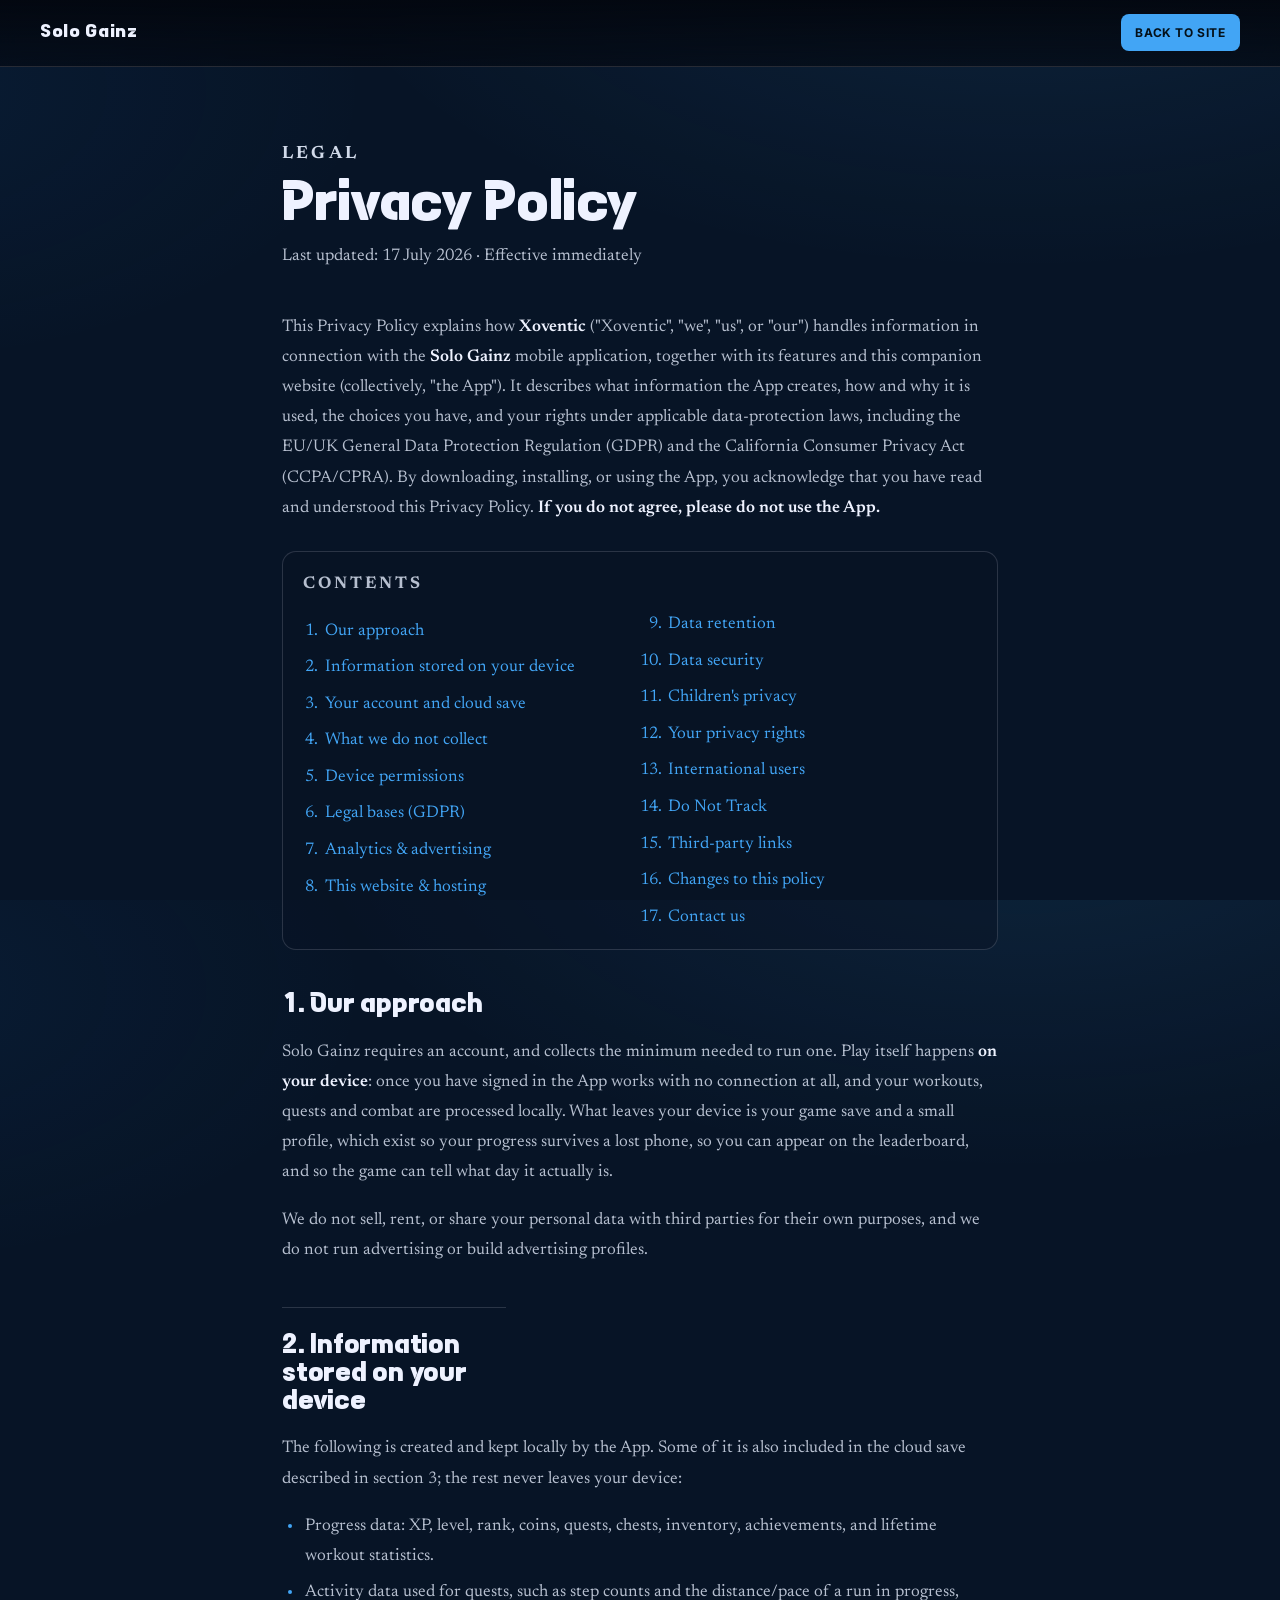
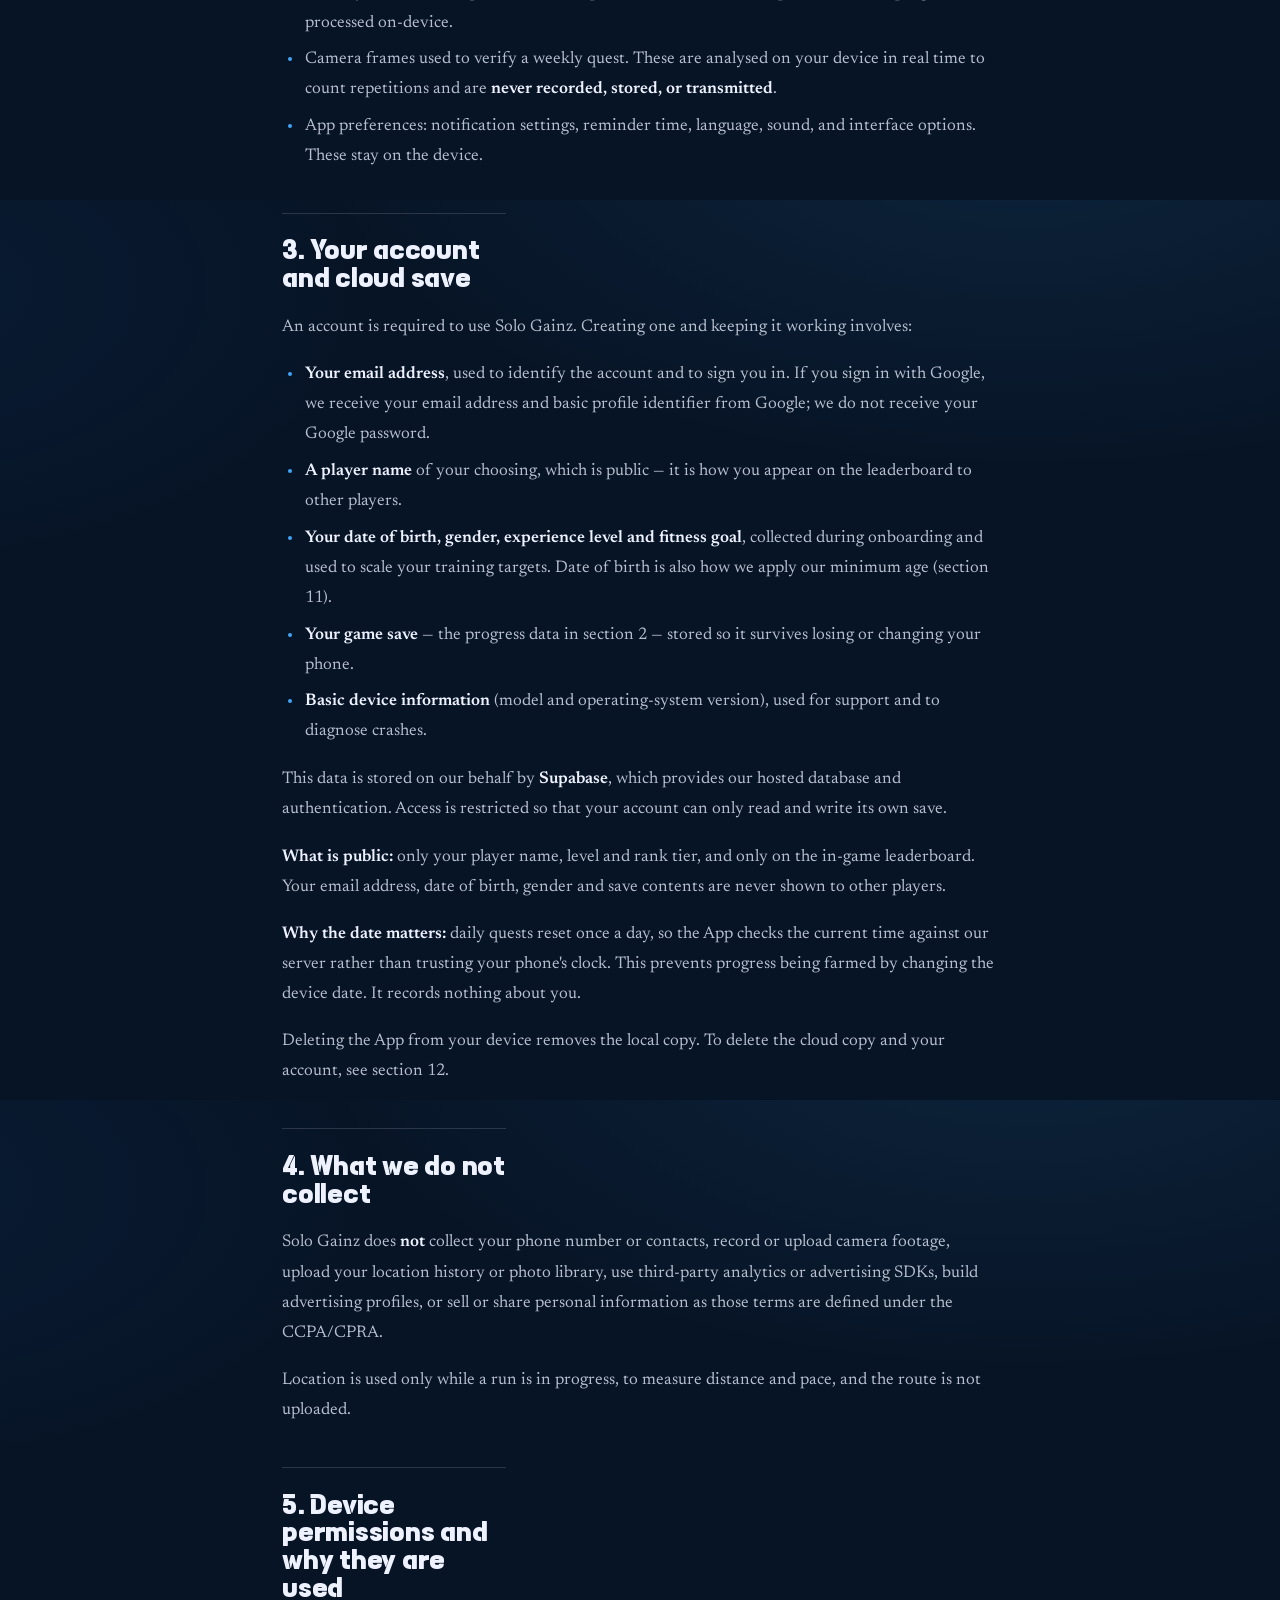
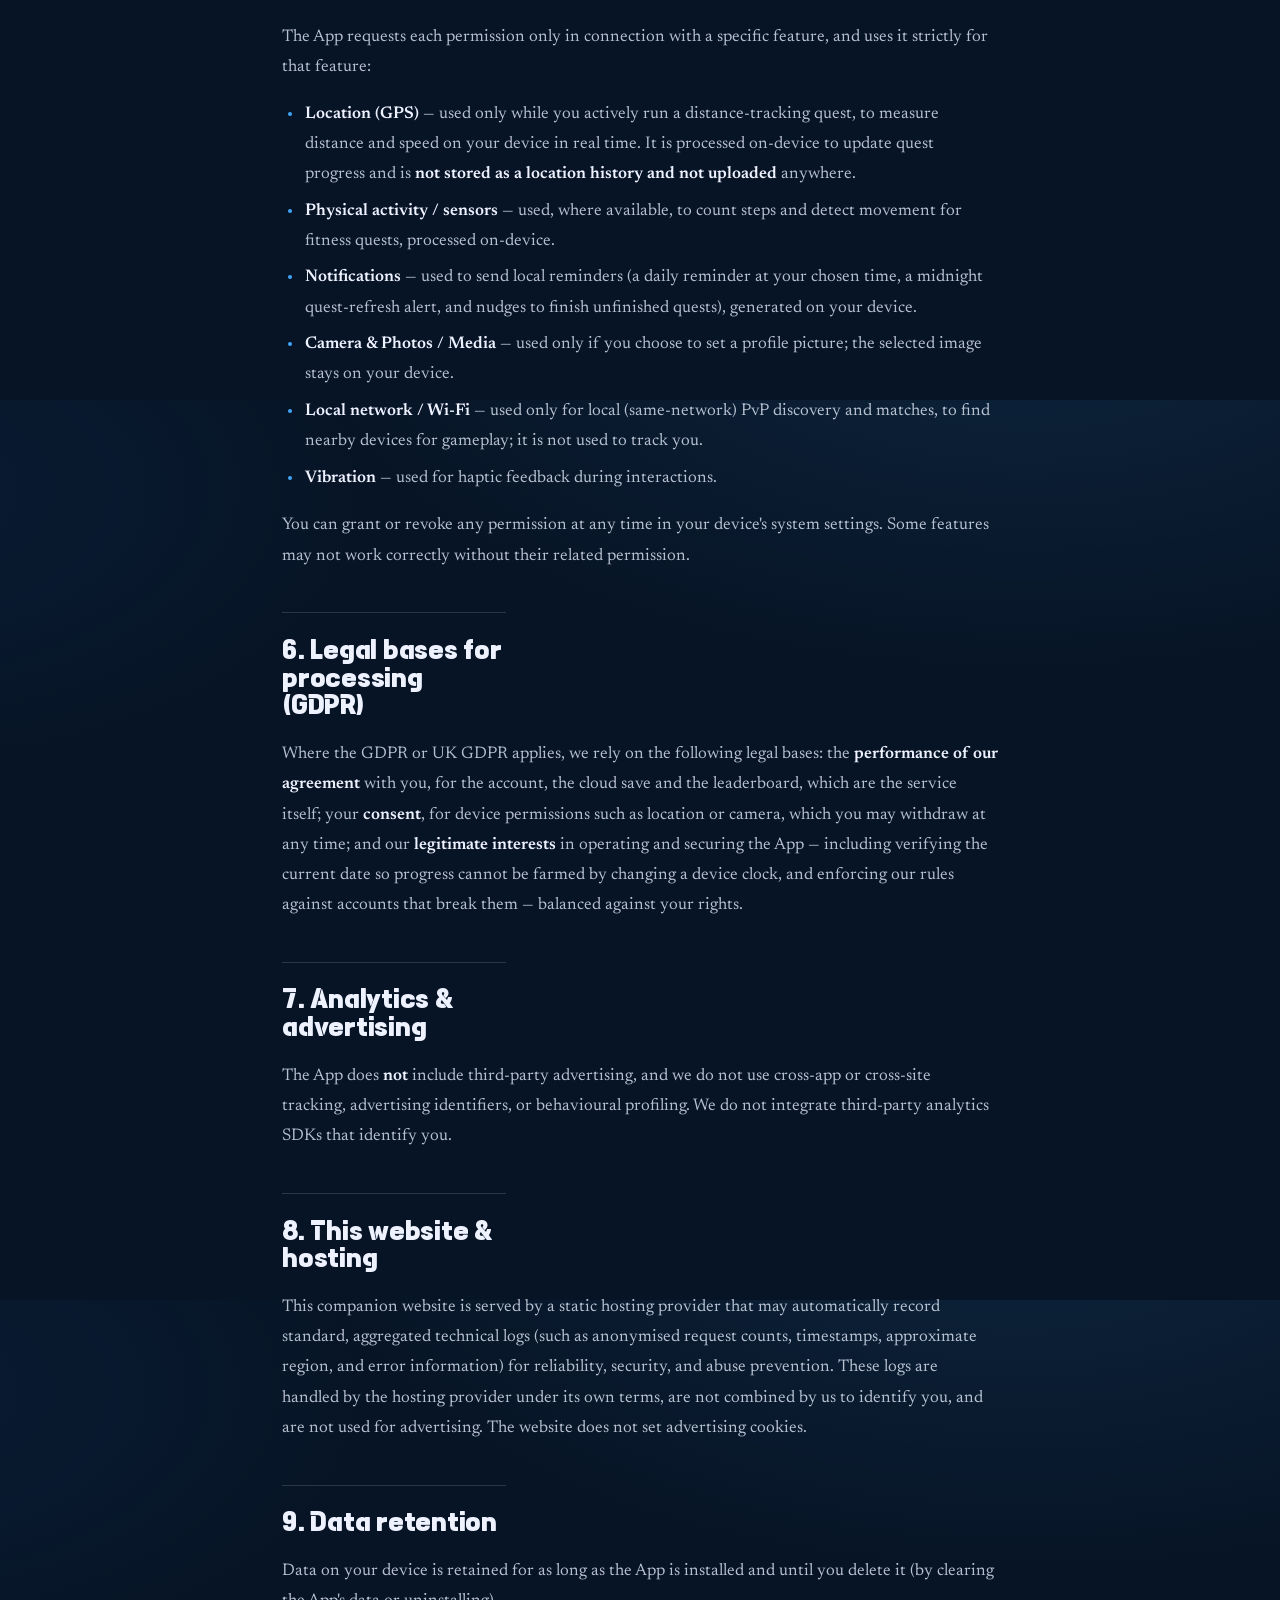
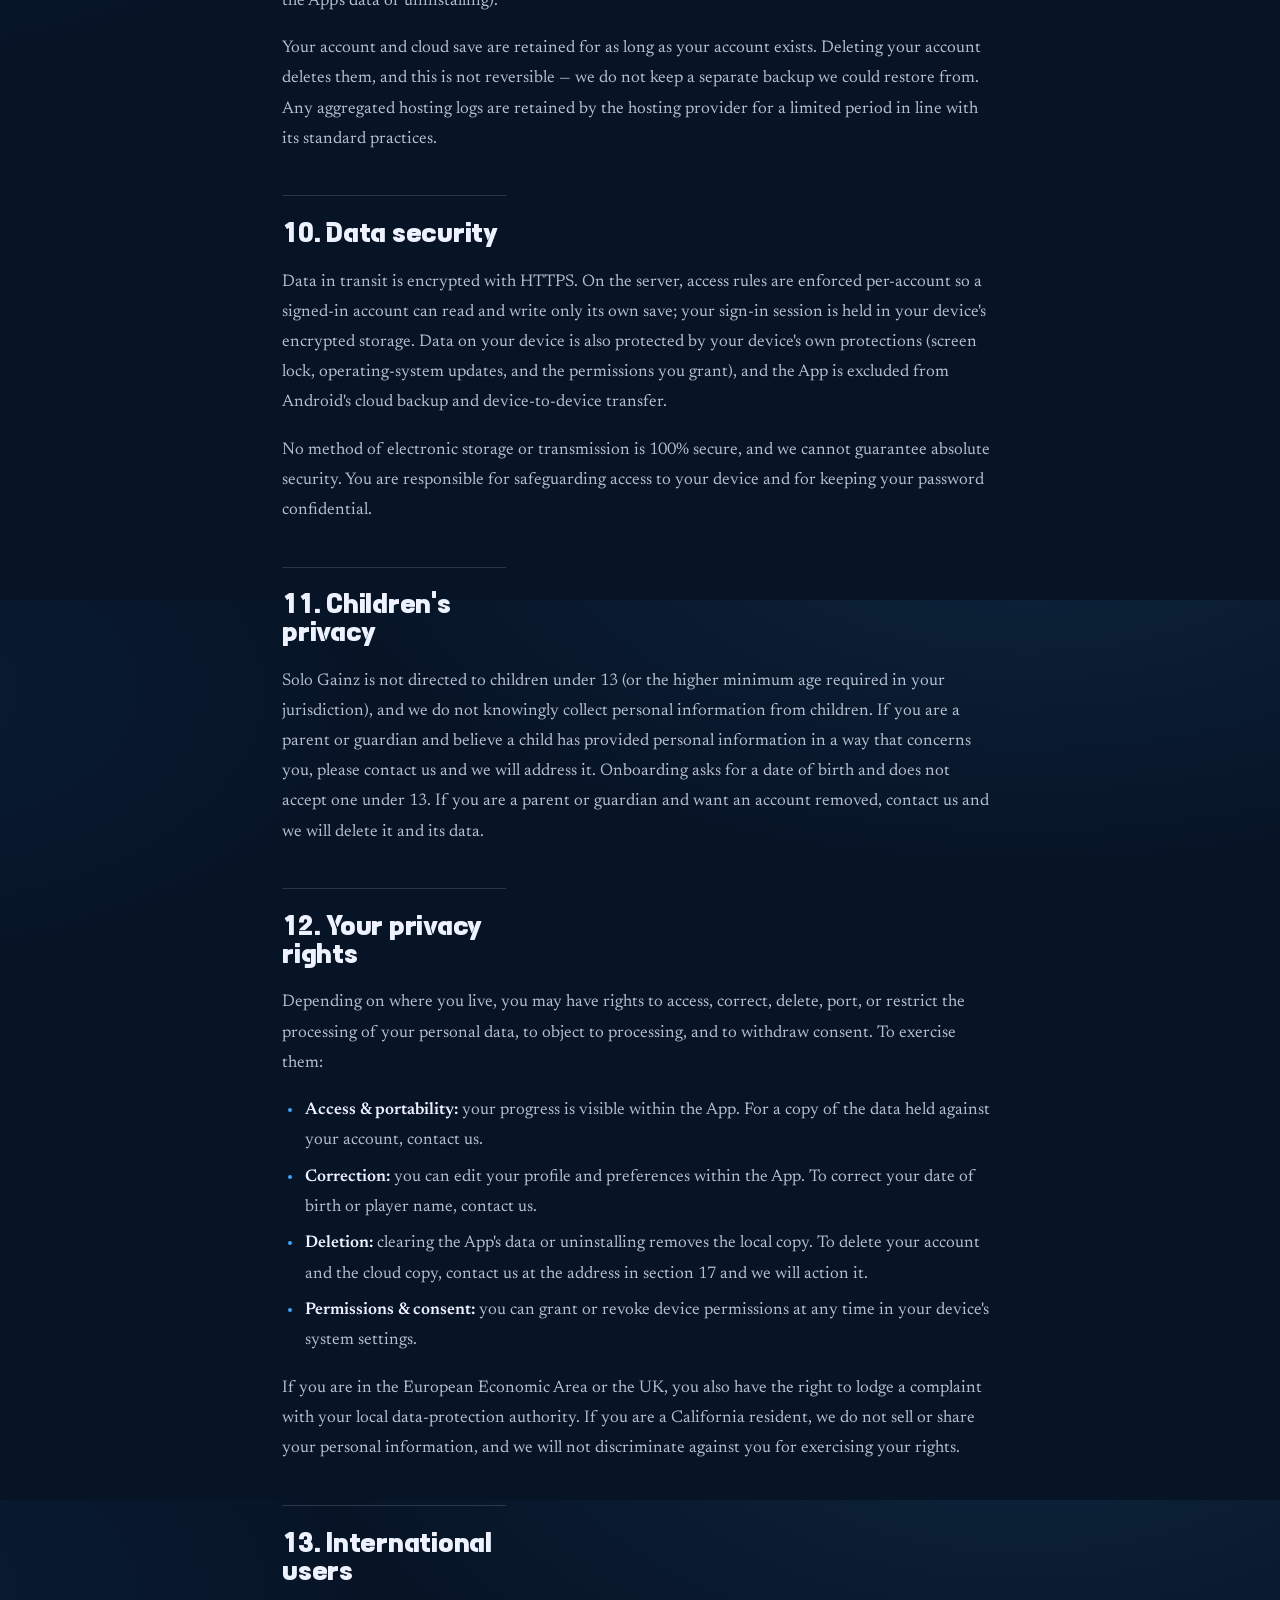
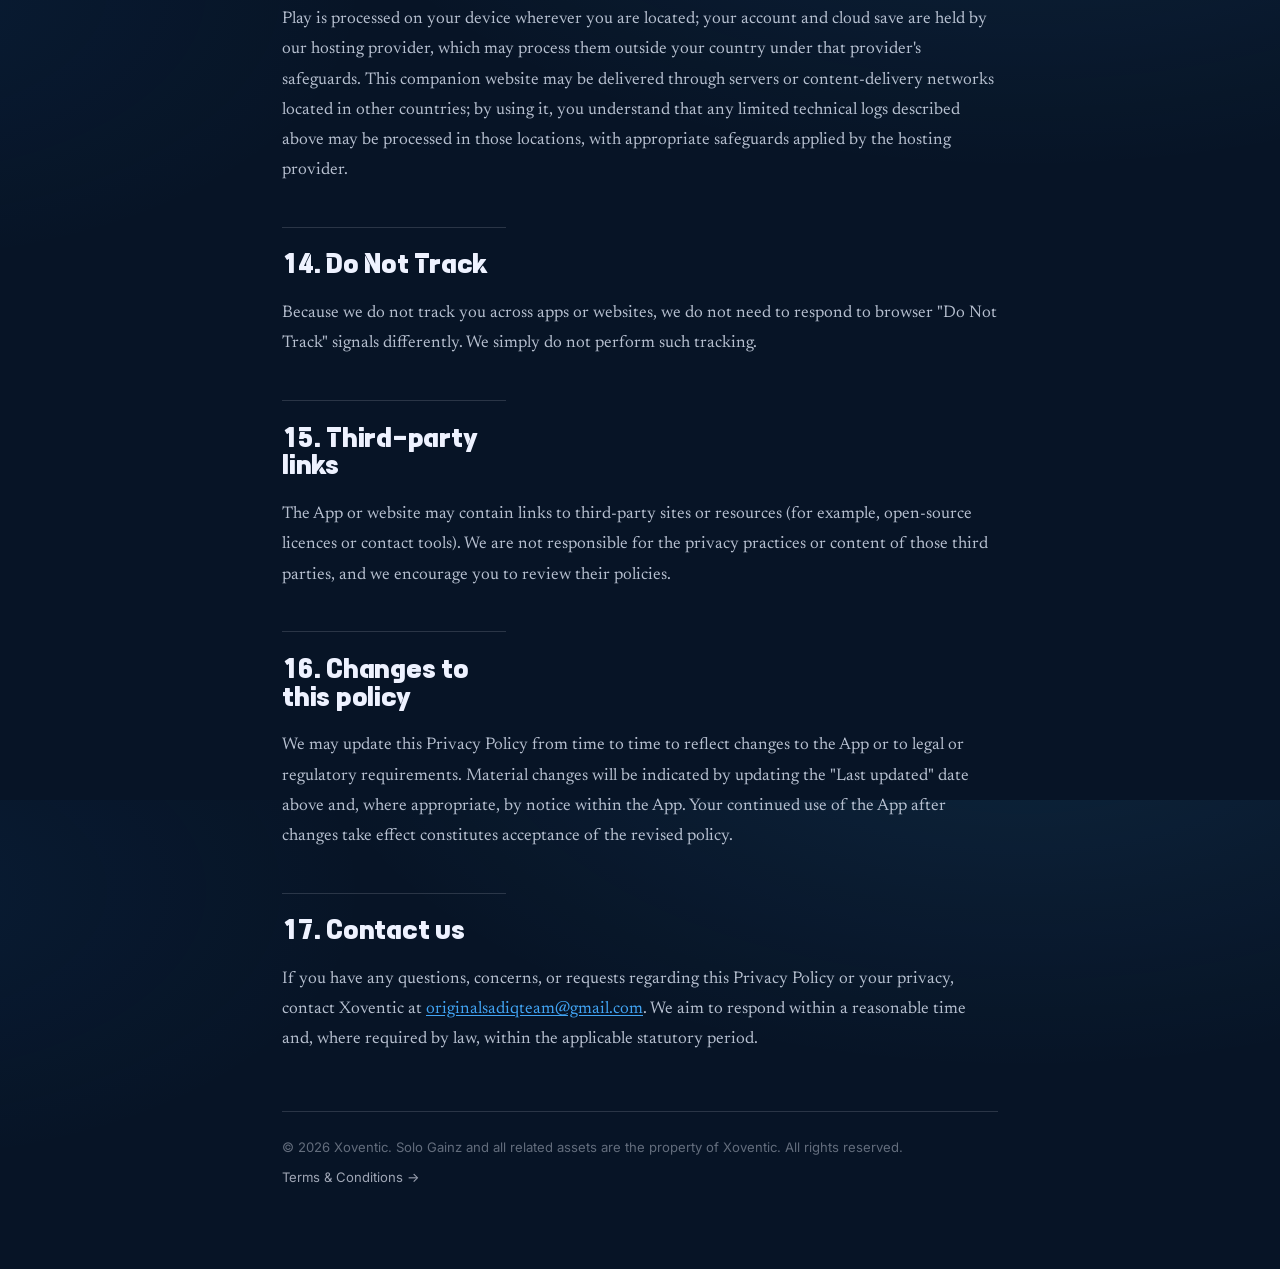
==== privacy.html @ 9cb80be1 "Publish Solo Gainz site" ====
<!DOCTYPE html>
<html lang="en">
<head>
  <meta charset="UTF-8" />
  <meta name="viewport" content="width=device-width, initial-scale=1.0, viewport-fit=cover" />
  <meta name="description" content="Privacy Policy for the Solo Gainz Android app by Xoventic." />
  <meta name="theme-color" content="#071426" />
  <meta name="robots" content="index, follow" />
  <title>Privacy Policy — Solo Gainz</title>
  <link rel="icon" href="app_icon.png" />
  <link rel="preconnect" href="https://fonts.googleapis.com" />
  <link rel="preconnect" href="https://fonts.gstatic.com" crossorigin />
  <link href="https://fonts.googleapis.com/css2?family=Inter:wght@400;500;600;700;800&family=Newsreader:opsz,wght@6..72,400;6..72,500;6..72,600&display=swap" rel="stylesheet" />
  <link rel="stylesheet" href="site.css" />
</head>
<body class="legal">
  <header class="legal-chrome">
    <a class="legal-chrome__brand" href="index.html">
      <span>Solo Gainz</span>
    </a>
    <a class="legal-chrome__back" href="index.html">Back to site</a>
  </header>

  <main class="legal-wrap">
    <p class="legal-kicker">Legal</p>
    <h1 class="legal-title">Privacy Policy</h1>
    <p class="legal-meta">Last updated: 17 July 2026 · Effective immediately</p>

    <p>This Privacy Policy explains how <strong>Xoventic</strong> ("Xoventic", "we", "us", or "our") handles information in connection with the <strong>Solo Gainz</strong> mobile application, together with its features and this companion website (collectively, "the App"). It describes what information the App creates, how and why it is used, the choices you have, and your rights under applicable data-protection laws, including the EU/UK General Data Protection Regulation (GDPR) and the California Consumer Privacy Act (CCPA/CPRA). By downloading, installing, or using the App, you acknowledge that you have read and understood this Privacy Policy. <strong>If you do not agree, please do not use the App.</strong></p>

    <nav class="legal-toc" aria-label="Contents">
      <p class="legal-toc__title">Contents</p>
      <ol>
        <li><a href="#p-approach">Our approach</a></li>
        <li><a href="#p-ondevice">Information stored on your device</a></li>
        <li><a href="#p-account">Your account and cloud save</a></li>
        <li><a href="#p-notcollect">What we do not collect</a></li>
        <li><a href="#p-permissions">Device permissions</a></li>
        <li><a href="#p-bases">Legal bases (GDPR)</a></li>
        <li><a href="#p-analytics">Analytics &amp; advertising</a></li>
        <li><a href="#p-website">This website &amp; hosting</a></li>
        <li><a href="#p-retention">Data retention</a></li>
        <li><a href="#p-security">Data security</a></li>
        <li><a href="#p-children">Children's privacy</a></li>
        <li><a href="#p-rights">Your privacy rights</a></li>
        <li><a href="#p-intl">International users</a></li>
        <li><a href="#p-dnt">Do Not Track</a></li>
        <li><a href="#p-links">Third-party links</a></li>
        <li><a href="#p-changes">Changes to this policy</a></li>
        <li><a href="#p-contact">Contact us</a></li>
      </ol>
    </nav>

    <h2 id="p-approach">1. Our approach</h2>
    <p>Solo Gainz requires an account, and collects the minimum needed to run one. Play itself happens <strong>on your device</strong>: once you have signed in the App works with no connection at all, and your workouts, quests and combat are processed locally. What leaves your device is your game save and a small profile, which exist so your progress survives a lost phone, so you can appear on the leaderboard, and so the game can tell what day it actually is.</p>
    <p>We do not sell, rent, or share your personal data with third parties for their own purposes, and we do not run advertising or build advertising profiles.</p>

    <h2 id="p-ondevice">2. Information stored on your device</h2>
    <p>The following is created and kept locally by the App. Some of it is also included in the cloud save described in section 3; the rest never leaves your device:</p>
    <ul>
      <li>Progress data: XP, level, rank, coins, quests, chests, inventory, achievements, and lifetime workout statistics.</li>
      <li>Activity data used for quests, such as step counts and the distance/pace of a run in progress, processed on-device.</li>
      <li>Camera frames used to verify a weekly quest. These are analysed on your device in real time to count repetitions and are <strong>never recorded, stored, or transmitted</strong>.</li>
      <li>App preferences: notification settings, reminder time, language, sound, and interface options. These stay on the device.</li>
    </ul>

    <h2 id="p-account">3. Your account and cloud save</h2>
    <p>An account is required to use Solo Gainz. Creating one and keeping it working involves:</p>
    <ul>
      <li><strong>Your email address</strong>, used to identify the account and to sign you in. If you sign in with Google, we receive your email address and basic profile identifier from Google; we do not receive your Google password.</li>
      <li><strong>A player name</strong> of your choosing, which is public — it is how you appear on the leaderboard to other players.</li>
      <li><strong>Your date of birth, gender, experience level and fitness goal</strong>, collected during onboarding and used to scale your training targets. Date of birth is also how we apply our minimum age (section 11).</li>
      <li><strong>Your game save</strong> — the progress data in section 2 — stored so it survives losing or changing your phone.</li>
      <li><strong>Basic device information</strong> (model and operating-system version), used for support and to diagnose crashes.</li>
    </ul>
    <p>This data is stored on our behalf by <strong>Supabase</strong>, which provides our hosted database and authentication. Access is restricted so that your account can only read and write its own save.</p>
    <p><strong>What is public:</strong> only your player name, level and rank tier, and only on the in-game leaderboard. Your email address, date of birth, gender and save contents are never shown to other players.</p>
    <p><strong>Why the date matters:</strong> daily quests reset once a day, so the App checks the current time against our server rather than trusting your phone's clock. This prevents progress being farmed by changing the device date. It records nothing about you.</p>
    <p>Deleting the App from your device removes the local copy. To delete the cloud copy and your account, see section 12.</p>

    <h2 id="p-notcollect">4. What we do not collect</h2>
    <p>Solo Gainz does <strong>not</strong> collect your phone number or contacts, record or upload camera footage, upload your location history or photo library, use third-party analytics or advertising SDKs, build advertising profiles, or sell or share personal information as those terms are defined under the CCPA/CPRA.</p>
    <p>Location is used only while a run is in progress, to measure distance and pace, and the route is not uploaded.</p>

    <h2 id="p-permissions">5. Device permissions and why they are used</h2>
    <p>The App requests each permission only in connection with a specific feature, and uses it strictly for that feature:</p>
    <ul>
      <li><strong>Location (GPS)</strong> — used only while you actively run a distance-tracking quest, to measure distance and speed on your device in real time. It is processed on-device to update quest progress and is <strong>not stored as a location history and not uploaded</strong> anywhere.</li>
      <li><strong>Physical activity / sensors</strong> — used, where available, to count steps and detect movement for fitness quests, processed on-device.</li>
      <li><strong>Notifications</strong> — used to send local reminders (a daily reminder at your chosen time, a midnight quest-refresh alert, and nudges to finish unfinished quests), generated on your device.</li>
      <li><strong>Camera &amp; Photos / Media</strong> — used only if you choose to set a profile picture; the selected image stays on your device.</li>
      <li><strong>Local network / Wi‑Fi</strong> — used only for local (same-network) PvP discovery and matches, to find nearby devices for gameplay; it is not used to track you.</li>
      <li><strong>Vibration</strong> — used for haptic feedback during interactions.</li>
    </ul>
    <p>You can grant or revoke any permission at any time in your device's system settings. Some features may not work correctly without their related permission.</p>

    <h2 id="p-bases">6. Legal bases for processing (GDPR)</h2>
    <p>Where the GDPR or UK GDPR applies, we rely on the following legal bases: the <strong>performance of our agreement</strong> with you, for the account, the cloud save and the leaderboard, which are the service itself; your <strong>consent</strong>, for device permissions such as location or camera, which you may withdraw at any time; and our <strong>legitimate interests</strong> in operating and securing the App — including verifying the current date so progress cannot be farmed by changing a device clock, and enforcing our rules against accounts that break them — balanced against your rights.</p>

    <h2 id="p-analytics">7. Analytics &amp; advertising</h2>
    <p>The App does <strong>not</strong> include third-party advertising, and we do not use cross-app or cross-site tracking, advertising identifiers, or behavioural profiling. We do not integrate third-party analytics SDKs that identify you.</p>

    <h2 id="p-website">8. This website &amp; hosting</h2>
    <p>This companion website is served by a static hosting provider that may automatically record standard, aggregated technical logs (such as anonymised request counts, timestamps, approximate region, and error information) for reliability, security, and abuse prevention. These logs are handled by the hosting provider under its own terms, are not combined by us to identify you, and are not used for advertising. The website does not set advertising cookies.</p>

    <h2 id="p-retention">9. Data retention</h2>
    <p>Data on your device is retained for as long as the App is installed and until you delete it (by clearing the App's data or uninstalling).</p>
    <p>Your account and cloud save are retained for as long as your account exists. Deleting your account deletes them, and this is not reversible — we do not keep a separate backup we could restore from. Any aggregated hosting logs are retained by the hosting provider for a limited period in line with its standard practices.</p>

    <h2 id="p-security">10. Data security</h2>
    <p>Data in transit is encrypted with HTTPS. On the server, access rules are enforced per-account so a signed-in account can read and write only its own save; your sign-in session is held in your device's encrypted storage. Data on your device is also protected by your device's own protections (screen lock, operating-system updates, and the permissions you grant), and the App is excluded from Android's cloud backup and device-to-device transfer.</p>
    <p>No method of electronic storage or transmission is 100% secure, and we cannot guarantee absolute security. You are responsible for safeguarding access to your device and for keeping your password confidential.</p>

    <h2 id="p-children">11. Children's privacy</h2>
    <p>Solo Gainz is not directed to children under 13 (or the higher minimum age required in your jurisdiction), and we do not knowingly collect personal information from children. If you are a parent or guardian and believe a child has provided personal information in a way that concerns you, please contact us and we will address it. Onboarding asks for a date of birth and does not accept one under 13. If you are a parent or guardian and want an account removed, contact us and we will delete it and its data.</p>

    <h2 id="p-rights">12. Your privacy rights</h2>
    <p>Depending on where you live, you may have rights to access, correct, delete, port, or restrict the processing of your personal data, to object to processing, and to withdraw consent. To exercise them:</p>
    <ul>
      <li><strong>Access &amp; portability:</strong> your progress is visible within the App. For a copy of the data held against your account, contact us.</li>
      <li><strong>Correction:</strong> you can edit your profile and preferences within the App. To correct your date of birth or player name, contact us.</li>
      <li><strong>Deletion:</strong> clearing the App's data or uninstalling removes the local copy. To delete your account and the cloud copy, contact us at the address in section 17 and we will action it.</li>
      <li><strong>Permissions &amp; consent:</strong> you can grant or revoke device permissions at any time in your device's system settings.</li>
    </ul>
    <p>If you are in the European Economic Area or the UK, you also have the right to lodge a complaint with your local data-protection authority. If you are a California resident, we do not sell or share your personal information, and we will not discriminate against you for exercising your rights.</p>

    <h2 id="p-intl">13. International users</h2>
    <p>Play is processed on your device wherever you are located; your account and cloud save are held by our hosting provider, which may process them outside your country under that provider's safeguards. This companion website may be delivered through servers or content-delivery networks located in other countries; by using it, you understand that any limited technical logs described above may be processed in those locations, with appropriate safeguards applied by the hosting provider.</p>

    <h2 id="p-dnt">14. Do Not Track</h2>
    <p>Because we do not track you across apps or websites, we do not need to respond to browser "Do Not Track" signals differently. We simply do not perform such tracking.</p>

    <h2 id="p-links">15. Third-party links</h2>
    <p>The App or website may contain links to third-party sites or resources (for example, open-source licences or contact tools). We are not responsible for the privacy practices or content of those third parties, and we encourage you to review their policies.</p>

    <h2 id="p-changes">16. Changes to this policy</h2>
    <p>We may update this Privacy Policy from time to time to reflect changes to the App or to legal or regulatory requirements. Material changes will be indicated by updating the "Last updated" date above and, where appropriate, by notice within the App. Your continued use of the App after changes take effect constitutes acceptance of the revised policy.</p>

    <h2 id="p-contact">17. Contact us</h2>
    <p>If you have any questions, concerns, or requests regarding this Privacy Policy or your privacy, contact Xoventic at <a href="mailto:originalsadiqteam@gmail.com">originalsadiqteam@gmail.com</a>. We aim to respond within a reasonable time and, where required by law, within the applicable statutory period.</p>

    <div class="legal-foot">
      <span>© 2026 Xoventic. Solo Gainz and all related assets are the property of Xoventic. All rights reserved.</span>
      <a href="terms.html">Terms &amp; Conditions →</a>
    </div>
  </main>
</body>
</html>
---- site.css ----
/* Tenada ships as a Latin-only WOFF2 subset.
 The original is a Korean display face: 12,264 glyphs, 996 KB of raw TTF,
 downloaded in full on every visit to render English headings. Subset to
 Latin - the site is English only - and compressed, the same type costs
 9.6 KB. */
@font-face {
  font-family: "Tenada";
  src: url("fonts/Tenada.woff2") format("woff2");
  font-weight: 100 900;
  font-display: swap;
}

:root {
  /* Shared with the app and the control board: one blue, one ground, so the
   three faces of Solo Gainz do not each invent their own. */
  --void: #071426;
  --ink: #0c2038;
  --steel: #122c4a;
  --line: rgba(238, 242, 255, 0.15);
  --text: #eef2ff;
  --mute: rgba(238, 242, 255, 0.66);
  --faint: rgba(238, 242, 255, 0.4);
  --signal: #42a5f5;
  --signal-deep: #2196f3;
  --heat: #ffb03a;
  --brick: #4a1f1f;
  --font-mega: "Tenada", system-ui, sans-serif;
  --font-display: "Tenada", system-ui, sans-serif;
  --font-body: "Inter", system-ui, -apple-system, sans-serif;
  /* Dedicated, highly legible reading face for the legal documents. */
  --font-legal: "Newsreader", Georgia, "Times New Roman", serif;
  --font-legal-ui: "Inter", system-ui, sans-serif;
  --chrome-h: 64px;
}

*,
*::before,
*::after {
  box-sizing: border-box;
}

html {
  height: 100%;
}

body {
  margin: 0;
  min-height: 100%;
  background: var(--void);
  color: var(--text);
  font-family: var(--font-body);
}

/* The horizontal one-screen landing page locks scroll; legal pages scroll normally. */
body.track-page {
  height: 100%;
  overflow: hidden;
}

@media (prefers-reduced-motion: reduce) {
  * {
    animation: none !important;
    transition: none !important;
    scroll-behavior: auto !important;
  }
}

.noise {
  position: fixed;
  inset: 0;
  z-index: 50;
  pointer-events: none;
  opacity: 0.045;
  background-image: url("data:image/svg+xml,%3Csvg viewBox='0 0 200 200' xmlns='http://www.w3.org/2000/svg'%3E%3Cfilter id='n'%3E%3CfeTurbulence type='fractalNoise' baseFrequency='0.85' numOctaves='3' stitchTiles='stitch'/%3E%3C/filter%3E%3Crect width='100%25' height='100%25' filter='url(%23n)'/%3E%3C/svg%3E");
  mix-blend-mode: overlay;
}

/* ── Chrome ─────────────────────────────────────────────────────────────── */
.chrome {
  position: fixed;
  top: 0;
  left: 0;
  right: 0;
  z-index: 40;
  height: var(--chrome-h);
  display: grid;
  grid-template-columns: auto 1fr auto;
  align-items: center;
  gap: 1.25rem;
  padding: 0 clamp(1rem, 3vw, 2rem);
  padding-top: env(safe-area-inset-top, 0px);
  padding-left: max(clamp(1rem, 3vw, 2rem), env(safe-area-inset-left, 0px));
  padding-right: max(clamp(1rem, 3vw, 2rem), env(safe-area-inset-right, 0px));
  background: linear-gradient(180deg, rgba(3, 7, 15, 0.92), rgba(3, 7, 15, 0.55) 70%, transparent);
}

.chrome__brand {
  display: inline-flex;
  align-items: center;
  gap: 0.65rem;
  text-decoration: none;
  color: var(--text);
  font-family: var(--font-mega);
  font-size: 1.35rem;
  letter-spacing: 0.04em;
}

.chrome__brand img {
  width: 32px;
  height: 32px;
  border-radius: 9px;
  object-fit: cover;
}

.chrome__rail {
  height: 2px;
  background: rgba(232, 240, 255, 0.1);
  border-radius: 999px;
  overflow: hidden;
}

.chrome__fill {
  height: 100%;
  width: 0%;
  background: var(--signal);
  transition: width 0.08s linear;
}

/* One bar, one action. This used to be a segmented control - a language
 toggle welded to Download - and the two shared the slanted signal block
 between them. With Arabic gone the block belongs entirely to Download, which
 is the only thing anyone came to the header to do. */
.chrome__actions {
  display: inline-flex;
  align-items: stretch;
  background: var(--signal);
  clip-path: polygon(8px 0, 100% 0, calc(100% - 8px) 100%, 0 100%);
  transition: filter 0.18s ease, transform 0.18s ease;
}

.chrome__apk {
  display: inline-flex;
  align-items: center;
  justify-content: center;
  text-align: center;
  text-decoration: none;
  color: #041018;
  font-family: "Inter", system-ui, sans-serif;
  font-weight: 700;
  font-size: 0.78rem;
  line-height: 1;
  letter-spacing: 0.04em;
  text-transform: uppercase;
  padding: 0.55rem 0.9rem;
  background: transparent;
  border: none;
  cursor: pointer;
  transition: background 0.18s ease;
}

/* Wide enough to read as the header's one deliberate destination, rather
 than the leftover half of the pair it used to be. */
.chrome__apk {
  min-width: 12.25rem;
  padding-inline: 1.35rem;
}

.chrome__apk:hover,
.chrome__apk:focus-visible {
  background: rgba(4, 16, 24, 0.12);
  outline: none;
}

.chrome__actions:hover {
  transform: translateY(-1px);
  filter: drop-shadow(2px 0 0 #fff) drop-shadow(-2px 0 0 #fff)
  drop-shadow(0 2px 0 #fff) drop-shadow(0 -2px 0 #fff)
  drop-shadow(1.5px 1.5px 0 #fff) drop-shadow(-1.5px 1.5px 0 #fff)
  drop-shadow(1.5px -1.5px 0 #fff) drop-shadow(-1.5px -1.5px 0 #fff)
  drop-shadow(0 0 6px rgba(255, 255, 255, 0.55));
}

/* ── Dots + hint ────────────────────────────────────────────────────────── */
.dots {
  position: fixed;
  right: clamp(0.75rem, 2vw, 1.5rem);
  top: 50%;
  transform: translateY(-50%);
  z-index: 40;
  display: flex;
  flex-direction: column;
  gap: 0.55rem;
}

.dots button {
  width: 12px;
  height: 12px;
  padding: 0;
  border: 1px solid rgba(232, 240, 255, 0.35);
  background: transparent;
  border-radius: 0;
  cursor: pointer;
  transition: transform 0.3s cubic-bezier(0.34, 1.56, 0.64, 1),
  background 0.25s ease, border-color 0.25s ease;
}

.dots button:hover {
  border-color: var(--signal);
  transform: scale(1.15);
}

.dots button.is-active {
  background: var(--signal);
  border-color: var(--signal);
  transform: scale(1.4);
  animation: dot-pulse 1.8s ease-in-out infinite;
}

@keyframes dot-pulse {
  0%, 100% {
    box-shadow: 0 0 0 0 rgba(62, 176, 255, 0.5);
  }
  50% {
    box-shadow: 0 0 0 5px rgba(62, 176, 255, 0);
  }
}

/* ── Horizontal track ───────────────────────────────────────────────────── */
.track {
  display: flex;
  height: 100vh;
  height: 100dvh;
  overflow-x: auto;
  overflow-y: hidden;
  scroll-snap-type: x mandatory;
  scroll-behavior: smooth;
  -webkit-overflow-scrolling: touch;
  outline: none;
  scrollbar-width: none;
}

.track::-webkit-scrollbar {
  display: none;
}

.panel {
  position: relative;
  flex: 0 0 100vw;
  width: 100vw;
  height: 100%;
  scroll-snap-align: start;
  scroll-snap-stop: always;
  overflow: hidden;
  isolation: isolate;
}

/* No prototype on the intro/hero panel — he only appears from the 2nd section on. */
.panel--intro .panel__inner {
  padding-bottom: calc(env(safe-area-inset-bottom, 0px) + 1.5rem);
}

.panel__inner {
  position: relative;
  z-index: 2;
  height: 100%;
  padding: calc(var(--chrome-h) + 2rem + env(safe-area-inset-top, 0px))
  max(clamp(1.25rem, 5vw, 5rem), env(safe-area-inset-right, 0px))
  calc(2.5rem + env(safe-area-inset-bottom, 0px))
  max(clamp(1.25rem, 5vw, 5rem), env(safe-area-inset-left, 0px));
  display: flex;
  /* "safe" keeps content pinned below the header instead of overflowing up
   under it when a section is taller than the available height. */
  align-items: safe center;
  justify-content: center;
}

.panel__bg {
  position: absolute;
  inset: 0;
  z-index: 0;
  pointer-events: none;
}

.panel__bg--arena {
  background:
  radial-gradient(ellipse 60% 50% at 30% 70%, rgba(62, 176, 255, 0.16), transparent 60%),
  radial-gradient(ellipse 40% 40% at 80% 20%, rgba(255, 176, 58, 0.08), transparent 55%),
  linear-gradient(180deg, #07111f 0%, #03070f 100%);
}

.panel--get {
  background:
  radial-gradient(ellipse at 50% 30%, rgba(62, 176, 255, 0.18), transparent 55%),
  #02050c;
}

.panel--trailer {
  background:
  radial-gradient(ellipse at 55% 45%, rgba(62, 176, 255, 0.14), transparent 52%),
  linear-gradient(160deg, #03070f, #081222 50%, #03070f);
}

.trailer {
  display: grid;
  grid-template-columns: minmax(0, 0.75fr) minmax(0, 1.45fr);
  gap: clamp(1.5rem, 4vw, 3.5rem);
  align-items: center;
  width: min(1320px, 94vw);
  margin-inline: auto;
}

.panel__inner.intro,
.panel__inner.faq {
  width: min(1160px, 100%);
  margin-inline: auto;
}

.trailer__copy {
  text-align: left;
}

.trailer__copy h2 {
  margin: 0 0 0.85rem;
  font-family: var(--font-display);
  font-size: clamp(1.8rem, 3.4vw, 2.85rem);
  line-height: 1.05;
  letter-spacing: -0.02em;
  color: var(--text);
  max-width: 14ch;
}

.trailer__stage {
  width: 100%;
  max-width: 960px;
  justify-self: center;
}

.trailer__video {
  display: block;
  width: 100%;
  aspect-ratio: 16 / 9;
  border: 2px solid #c8cdd6;
  border-radius: 14px;
  background: #000;
  box-shadow:
  0 0 0 5px rgba(200, 205, 214, 0.14),
  0 18px 44px rgba(0, 0, 0, 0.45);
  object-fit: contain;
}

@media (max-width: 900px), (pointer: coarse) {
  .trailer {
    grid-template-columns: 1fr;
    width: min(680px, 100%);
    justify-items: center;
    text-align: center;
  }

  .trailer__copy {
    text-align: center;
  }

  .trailer__copy h2,
  .trailer__copy .body,
  .trailer__copy .kicker {
    margin-inline: auto;
    max-width: none;
  }
}

/* ── Type ───────────────────────────────────────────────────────────────── */
.kicker {
  margin: 0 0 0.85rem;
  font-family: var(--font-display);
  font-size: 0.78rem;
  font-weight: 700;
  letter-spacing: 0.2em;
  text-transform: uppercase;
  color: var(--signal);
}

.mega {
  margin: 0;
  font-family: var(--font-mega);
  font-weight: 700;
  font-size: clamp(4.2rem, 14vw, 9.5rem);
  line-height: 0.95;
  padding-top: 0.14em;
  letter-spacing: 0.01em;
  background: linear-gradient(180deg, #fff 10%, #8fd0ff 100%);
  -webkit-background-clip: text;
  background-clip: text;
  color: transparent;
}

h2 {
  margin: 0 0 1rem;
  font-family: var(--font-display);
  font-weight: 700;
  font-size: clamp(1.8rem, 4.2vw, 3.1rem);
  line-height: 1.05;
  letter-spacing: -0.02em;
  max-width: 14ch;
}

.body {
  margin: 0;
  color: var(--mute);
  font-family: var(--font-display);
  font-size: clamp(1rem, 1.5vw, 1.12rem);
  line-height: 1.5;
  font-weight: 500;
  letter-spacing: 0.2px;
  max-width: 36ch;
}

/* ── Intro ──────────────────────────────────────────────────────────────── */
.intro {
  position: relative;
  align-self: stretch;
  width: 100%;
  display: flex;
  flex-direction: column;
  align-items: center;
  justify-content: center;
  text-align: center;
}

/* ── Get ────────────────────────────────────────────────────────────────── */
.site-footer {
  width: min(880px, 100%);
  margin: 0 auto;
  flex-direction: column;
  align-items: stretch;
  justify-content: safe center;
  gap: 1.6rem;
}

/* Centred as a column: brand, then links.
 It used to be a three-across row - brand, download button, nav - which fitted
 in Arabic and wrapped in English, so the two languages disagreed about what
 the footer looked like. The button is gone (the header carries the download
 now, and repeating it one screen below was the same click twice), and what is
 left is short enough to stack and centre at every width. */
.site-footer__top {
  display: flex;
  flex-direction: column;
  align-items: center;
  text-align: center;
  gap: 1.6rem;
}

.site-footer__brand {
  display: flex;
  align-items: center;
  gap: 0.9rem;
}

.site-footer__logo {
  width: 56px;
  height: 56px;
  border-radius: 14px;
  object-fit: cover;
  border: 2px solid #ffffff;
  box-shadow: 0 14px 32px rgba(0, 0, 0, 0.45);
}

.site-footer__name {
  margin: 0;
  font-family: var(--font-display);
  font-weight: 700;
  font-size: 1.35rem;
  letter-spacing: 0.02em;
}

.site-footer__tag {
  margin: 0.15rem 0 0;
  color: var(--mute);
  font-size: 0.85rem;
}

.site-footer__nav {
  display: flex;
  flex-wrap: wrap;
  align-items: center;
  justify-content: center;
  gap: 0.5rem 2rem;
}

.site-footer__nav a {
  color: var(--mute);
  text-decoration: none;
  font-size: 0.9rem;
  transition: color 0.2s ease;
}

.site-footer__nav a:hover {
  color: var(--signal);
}

.site-footer__divider {
  height: 1px;
  background: linear-gradient(
  90deg,
  transparent,
  rgba(62, 176, 255, 0.3) 15%,
  rgba(62, 176, 255, 0.3) 85%,
  transparent
  );
}

.site-footer__bottom {
  display: flex;
  align-items: center;
  justify-content: center;
  gap: 0.4rem 1.5rem;
  flex-wrap: wrap;
  text-align: center;
}

.site-footer__copy {
  margin: 0;
  color: var(--faint);
  font-size: 0.78rem;
  letter-spacing: 0.02em;
}

.site-footer__social a {
  color: var(--mute);
  text-decoration: none;
  font-size: 0.82rem;
  border-bottom: 1px solid rgba(232, 240, 255, 0.2);
  padding-bottom: 1px;
  transition: color 0.2s ease;
}

.site-footer__social a:hover {
  color: var(--signal);
}

/* ── FAQ (section 7) ────────────────────────────────────────────────────── */
.panel--faq {
  background:
  radial-gradient(ellipse at 30% 25%, rgba(62, 176, 255, 0.1), transparent 55%),
  linear-gradient(180deg, #05101f, #03070f);
}

.faq {
  width: 100%;
  display: grid;
  grid-template-columns: 0.85fr 1.15fr;
  gap: clamp(1.5rem, 5vw, 4rem);
  align-items: center;
}

.faq__copy {
  max-width: 34ch;
}

.faq-list {
  display: flex;
  flex-direction: column;
  gap: 0.6rem;
  width: 100%;
  max-width: 620px;
}

.faq-item {
  border: 1px solid var(--line);
  border-radius: 12px;
  background: rgba(6, 12, 23, 0.5);
  overflow: hidden;
}

.faq-item.is-open {
  border-color: rgba(62, 176, 255, 0.45);
  background: rgba(62, 176, 255, 0.06);
}

.faq-q {
  width: 100%;
  display: flex;
  align-items: center;
  justify-content: space-between;
  gap: 1rem;
  min-height: 52px;
  padding: 1rem 1.15rem;
  border: 0;
  background: transparent;
  cursor: pointer;
  text-align: left;
  color: var(--text);
  font-family: var(--font-display);
  font-size: clamp(0.95rem, 1.6vw, 1.08rem);
  font-weight: 600;
}

.faq-q__icon {
  flex: 0 0 auto;
  display: grid;
  place-items: center;
  width: 1.5rem;
  height: 1.5rem;
  border-radius: 50%;
  background: rgba(62, 176, 255, 0.15);
  color: var(--signal);
  font-size: 1.1rem;
  line-height: 1;
  transition: transform 0.25s ease;
}

.faq-item.is-open .faq-q__icon {
  transform: rotate(45deg);
}

.faq-a {
  display: grid;
  grid-template-rows: 0fr;
  transition: grid-template-rows 0.28s ease;
}

.faq-item.is-open .faq-a {
  grid-template-rows: 1fr;
}

.faq-a > p {
  overflow: hidden;
  margin: 0;
  padding: 0 1.1rem;
  color: var(--mute);
  font-family: var(--font-display);
  font-size: 0.95rem;
  line-height: 1.55;
  transition: padding 0.28s ease;
}

.faq-item.is-open .faq-a > p {
  padding: 0 1.15rem 1.15rem;
}

/* Tablets, phones, and ANY touch device drop the horizontal cinema in favour of
 a rock-solid native vertical scroll. Each section becomes a full-height block
 that grows to fit its content, so nothing is clipped and nothing fights the
 browser's own touch scrolling. */
@media (max-width: 900px), (pointer: coarse) {
  body.track-page {
    height: auto;
    min-height: 100%;
    overflow-x: hidden;
    overflow-y: auto;
    -webkit-overflow-scrolling: touch;
    overscroll-behavior-y: none;
  }

  .track {
    display: block;
    height: auto;
    overflow: visible;
    scroll-snap-type: none;
    scroll-behavior: auto;
  }

  .panel {
    flex: none;
    width: 100%;
    height: auto;
    min-height: 100vh;
    min-height: 100svh;
    scroll-snap-align: none;
    scroll-snap-stop: unset;
    overflow-x: clip;
    overflow-y: visible;
  }

  .panel__inner {
    height: auto;
    min-height: 100vh;
    min-height: 100svh;
    align-items: safe center;
    padding: calc(var(--chrome-h) + 1.75rem + env(safe-area-inset-top, 0px))
    max(clamp(1.15rem, 6vw, 2.5rem), env(safe-area-inset-right, 0px))
    calc(2.5rem + env(safe-area-inset-bottom, 0px));
  }

  /* Collapse every multi-column layout into one centered column. */
  .intro,
  .faq,
  .trailer {
    grid-template-columns: 1fr;
    align-content: center;
    justify-items: center;
    text-align: center;
    gap: clamp(1.35rem, 4.5vw, 2.25rem);
  }

  .faq__copy {
    max-width: 40ch; margin-inline: auto;
  }

  .faq-list {
    margin-inline: auto;
    max-width: min(100%, 620px);
    width: 100%;
  }

  .faq-q {
    text-align: left;
  }

  .trailer__copy {
    display: flex;
    flex-direction: column;
    align-items: center;
    text-align: center;
  }

  .site-footer__top {
    flex-direction: column;
    align-items: center;
    text-align: center;
    gap: 1.4rem;
    width: 100%;
  }

  .site-footer__brand {
    flex-direction: column; text-align: center;
  }

  .site-footer__nav {
    grid-template-columns: 1fr;
    justify-items: center;
    gap: 0.75rem;
    width: 100%;
  }

  .site-footer__nav a {
    display: inline-block;
    padding: 0.35rem 0.5rem;
    max-width: 100%;
    overflow-wrap: anywhere;
  }

  .site-footer__bottom {
    flex-direction: column;
    text-align: center;
    gap: 0.75rem;
  }

  h2,
  .body {
    max-width: 34ch;
    margin-inline: auto;
  }

  /* Intro: title centered near the top, hero on the ground below it. */
  .intro {
    display: flex;
    flex-direction: column;
    align-items: center;
    align-self: stretch;
  }

  :root {
  }

  /* Hero: centered on the ground line, looping (no scroll-stepping on touch). */
  .mega {
    font-size: clamp(3.1rem, 14vw, 4.8rem);
  }

  .panel--trailer .panel__inner {
    padding-bottom: calc(2.5rem + env(safe-area-inset-bottom, 0px));
  }

  /* Native vertical scroll — the side dots + hint aren't needed. */
  .dots {
    display: none;
  }
}

@media (max-width: 768px) {
  .chrome__apk {
    min-width: 5.2rem;
    padding: 0.5rem 0.7rem;
    font-size: 0.72rem;
  }

  .chrome__brand {
    font-size: 1.05rem; gap: 0.45rem;
  }

  .chrome__brand img {
    width: 28px; height: 28px;
  }

  h2 {
    font-size: clamp(1.6rem, 5.8vw, 2.4rem); max-width: 18ch;
  }
}

@media (max-width: 560px) {
  .chrome {
    grid-template-columns: 1fr auto;
    gap: 0.55rem;
    padding-left: max(0.85rem, env(safe-area-inset-left, 0px));
    padding-right: max(0.85rem, env(safe-area-inset-right, 0px));
  }

  .chrome__rail {
    display: none;
  }

  .chrome__brand {
    font-size: 0.9rem; min-width: 0;
  }

  .chrome__brand span {
    overflow: hidden;
    text-overflow: ellipsis;
    white-space: nowrap;
    max-width: 9.5rem;
  }

  .chrome__apk {
    min-width: 4.7rem; padding: 0.48rem 0.6rem; font-size: 0.68rem;
  }

  .mega {
    font-size: clamp(2.7rem, 13vw, 4rem);
  }

  h2 {
    font-size: clamp(1.45rem, 6.2vw, 2.15rem); max-width: 20ch;
  }

  .panel__inner {
    padding-inline: max(1rem, env(safe-area-inset-left, 0px))
    max(1rem, env(safe-area-inset-right, 0px));
  }

  :root {
  }

  /* On narrow phones the CTA spans the column for an easy tap target. */
  .faq-list {
    max-width: 100%;
  }
}

@media (max-width: 380px) {
  .body {
    font-size: 0.9rem;
  }

  .chrome__brand span {
    max-width: 7.5rem;
  }
}

/* Short / landscape viewports (e.g. phones held sideways): let sections grow
 and scroll instead of clipping content taller than the screen. */
@media (max-height: 560px) and (max-width: 900px),
(max-height: 560px) and (pointer: coarse) {
  .panel,
  .panel__inner {
    min-height: 0;
    height: auto;
  }

  .panel__inner {
    padding-top: calc(var(--chrome-h) + 1.1rem + env(safe-area-inset-top, 0px));
    padding-bottom: calc(2.5rem + env(safe-area-inset-bottom, 0px));
  }

  :root {
  }
}

/* Compact Android phones: keep every active panel readable without sideways
 overflow, while leaving the desktop cinema layout untouched. */
@media (max-width: 600px) {
  :root {
    --chrome-h: 56px;
    /* The travelling figure is hidden at this width (see below), so the lane
     reserved for him is dead space at the bottom of every panel - it was
     pushing content up into the header on short phones. Keep just enough
     to breathe. */
  }

  .chrome {
    height: var(--chrome-h);
    grid-template-columns: minmax(0, 1fr) auto;
    gap: 0.5rem;
    padding-inline: max(0.75rem, env(safe-area-inset-left, 0px))
    max(0.75rem, env(safe-area-inset-right, 0px));
  }

  .chrome__brand {
    min-width: 0;
    font-size: 0.95rem;
  }

  .chrome__brand span {
    overflow: hidden;
    text-overflow: ellipsis;
    white-space: nowrap;
  }

  .chrome__actions {
    gap: 0.35rem;
  }

  /* 44px is the smallest target a thumb hits reliably, and the floor both
   Android and WCAG ask for. Everything tappable on a phone clears it. */
  .chrome__apk {
    min-width: 0;
    min-height: 44px;
    padding: 0.5rem 0.7rem;
    font-size: 0.7rem;
  }

  .site-footer__nav a,
  .site-footer__social a {
    display: flex;
    align-items: center;
    justify-content: center;
    min-height: 44px;
  }

  .panel__inner {
    min-height: 100svh;
    padding-top: calc(var(--chrome-h) + 1rem + env(safe-area-inset-top, 0px));
    padding-right: max(1rem, env(safe-area-inset-right, 0px));
    padding-bottom: calc(2.5rem + env(safe-area-inset-bottom, 0px));
    padding-left: max(1rem, env(safe-area-inset-left, 0px));
  }

  .mega {
    font-size: 3.8rem;
    line-height: 0.95;
  }

  .panel--intro .mega {
    background: none;
    color: #eef2ff;
    -webkit-text-fill-color: #eef2ff;
  }

  /* The travelling figure is hidden here, so nothing is competing with the
   title for the lower half of the panel - centring it stops the hero
   reading as a headline stranded above an empty screen. */
  .panel--intro .intro {
    justify-content: center;
    padding-bottom: 3rem;
  }

  /* In the flow rather than pinned to the panel's bottom edge. The default
   offset is measured off the runner's lane, which is nearly nothing at this
   width, so it computed to a negative bottom and parked the hint below the
   fold - and any absolute offset would be one more thing to keep in step
   with the browser chrome a phone paints over the viewport. Sitting under
   the title, it cannot be pushed off screen at all.
   Scoped to the panel so it out-specifies the unscoped base rule, which
   sits later in this file and would otherwise win regardless of the media
   query. */
  .panel--intro .scroll-cue {
    position: static;
    transform: none;
    margin-top: 1.75rem;
  }

  .chrome__brand {
    min-height: 44px;
    display: flex;
    align-items: center;
  }

  h2 {
    font-size: 1.75rem;
    line-height: 1.08;
  }

  .body,
  .faq-a > p {
    font-size: 0.9rem;
    line-height: 1.5;
  }

  .trailer {
    gap: 1.25rem;
  }

  .trailer__copy,
  .faq__copy {
    width: 100%;
  }

  .trailer__stage {
    width: 100%;
  }

  .trailer__video {
    display: block;
    width: 100%;
    max-height: 42svh;
    object-fit: contain;
  }

  .faq {
    gap: 1rem;
  }

  .faq-list {
    width: 100%;
  }

  .faq-q {
    min-height: 48px;
    padding: 0.8rem 0.9rem;
    font-size: 0.86rem;
  }

  .site-footer {
    padding-top: calc(var(--chrome-h) + 1rem + env(safe-area-inset-top, 0px));
  }

  .site-footer__nav a {
    font-size: 0.84rem;
  }
}

/* ── Legal pages (privacy / terms) ──────────────────────────────────────── */
body.legal {
  background:
  radial-gradient(1200px 600px at 80% -10%, rgba(62, 176, 255, 0.10), transparent 60%),
  radial-gradient(900px 500px at -10% 10%, rgba(21, 120, 212, 0.08), transparent 55%),
  var(--void);
  font-family: var(--font-legal-ui);
  line-height: 1.75;
  -webkit-font-smoothing: antialiased;
  text-rendering: optimizeLegibility;
}

.legal-chrome {
  position: sticky;
  top: 0;
  z-index: 10;
  display: flex;
  align-items: center;
  justify-content: space-between;
  gap: 1rem;
  padding: 0.9rem clamp(1rem, 4vw, 2.5rem);
  background: linear-gradient(180deg, rgba(3, 7, 15, 0.95), rgba(3, 7, 15, 0.6));
  border-bottom: 1px solid var(--line);
  backdrop-filter: blur(10px);
}

.legal-chrome__brand {
  display: inline-flex;
  align-items: center;
  gap: 0.6rem;
  text-decoration: none;
  color: var(--text);
  font-family: var(--font-mega);
  letter-spacing: 0.04em;
  font-size: 1.05rem;
}

.legal-chrome__brand img {
  width: 30px;
  height: 30px;
  border-radius: 8px;
}

.legal-chrome__back {
  text-decoration: none;
  color: #041018;
  background: var(--signal);
  font-weight: 700;
  font-size: 0.75rem;
  letter-spacing: 0.05em;
  text-transform: uppercase;
  padding: 0.5rem 0.9rem;
  border-radius: 8px;
}

.legal-wrap {
  max-width: 780px;
  margin: 0 auto;
  padding: clamp(2rem, 6vw, 4.5rem) clamp(1.15rem, 5vw, 2rem) 5rem;
}

/* The opening summary paragraph reads a touch larger. */
.legal-wrap > p:first-of-type {
  font-size: 1.12rem;
  line-height: 1.75;
  color: rgba(232, 240, 255, 0.9);
}

.legal-toc {
  margin: 1.75rem 0 0;
  padding: 1.1rem 1.25rem;
  border: 1px solid var(--line);
  border-radius: 14px;
  background: rgba(9, 19, 36, 0.45);
}

.legal-toc__title {
  margin: 0 0 0.6rem;
  font-family: var(--font-display);
  font-size: 0.72rem;
  font-weight: 700;
  letter-spacing: 0.18em;
  text-transform: uppercase;
  color: var(--signal);
}

.legal-toc ol {
  margin: 0;
  padding-left: 1.2rem;
  columns: 2;
  column-gap: 2rem;
  font-size: 0.9rem;
}

.legal-toc li {
  margin: 0.2rem 0;
}

.legal-toc a {
  color: var(--mute); text-decoration: none;
}

.legal-toc a:hover {
  color: var(--signal);
}

.legal-kicker {
  color: var(--signal);
  font-family: var(--font-display);
  font-weight: 700;
  letter-spacing: 0.18em;
  text-transform: uppercase;
  font-size: 0.72rem;
  margin: 0 0 0.6rem;
}

.legal-title {
  font-family: var(--font-mega);
  font-size: clamp(2rem, 7vw, 3.2rem);
  line-height: 1.05;
  margin: 0 0 0.5rem;
  letter-spacing: -0.01em;
}

.legal-meta {
  color: var(--faint);
  font-size: 0.85rem;
  margin: 0 0 2.5rem;
}

.legal-wrap h2 {
  font-family: var(--font-display);
  font-size: clamp(1.2rem, 3vw, 1.55rem);
  margin: 2.6rem 0 0.7rem;
  padding-top: 1.6rem;
  border-top: 1px solid var(--line);
  color: var(--text);
  scroll-margin-top: 5rem;
  letter-spacing: -0.01em;
}

.legal-wrap h2:first-of-type {
  border-top: 0; padding-top: 0;
}

.legal-wrap h3 {
  font-family: var(--font-display);
  font-size: 1.05rem;
  margin: 1.5rem 0 0.4rem;
  color: var(--text);
}

.legal-wrap p,
.legal-wrap li {
  color: rgba(232, 240, 255, 0.78);
  font-family: var(--font-legal);
  font-size: 1.06rem;
  line-height: 1.78;
}

.legal-wrap strong {
  color: var(--text); font-weight: 600;
}

.legal-wrap a {
  color: var(--signal); text-underline-offset: 2px;
}

.legal-wrap ul {
  padding-left: 1.3rem; margin: 0.6rem 0 1.1rem;
}

.legal-wrap li {
  margin: 0.4rem 0; padding-left: 0.15rem;
}

.legal-wrap li::marker {
  color: var(--signal);
}

.legal-callout {
  margin: 1.5rem 0;
  padding: 1rem 1.15rem;
  border: 1px solid rgba(255, 176, 58, 0.4);
  border-radius: 12px;
  background: rgba(255, 176, 58, 0.07);
}

.legal-callout strong {
  color: var(--heat);
}

.legal-foot {
  margin-top: 3.5rem;
  padding-top: 1.5rem;
  border-top: 1px solid var(--line);
  color: var(--faint);
  font-size: 0.82rem;
  display: flex;
  flex-wrap: wrap;
  gap: 0.5rem 1.25rem;
  align-items: center;
  justify-content: space-between;
}

.legal-foot a {
  color: var(--mute); text-decoration: none;
}

.legal-foot a:hover {
  color: var(--signal);
}

@media (max-width: 560px) {
  .legal-toc ol {
    columns: 1;
  }

  .legal-wrap p,
  .legal-wrap li {
    font-size: 1rem;
  }

  .legal-wrap > p:first-of-type {
    font-size: 1.06rem;
  }
}

/* ═══════════════════════════════════════════════════════════════════════
 HERO CTA · TRUST · SCROLL CUE
 The hero previously had no call to action at all — the only download
 entry point was the small chrome button.
 ═══════════════════════════════════════════════════════════════════════ */
.scroll-cue {
  position: absolute;
  left: 50%;
  bottom: clamp(1.5rem, 5vh, 3rem);
  transform: translateX(-50%);
  display: flex;
  align-items: center;
  gap: 0.6rem;
  margin: 0;
  font-family: var(--font-body);
  font-size: 0.68rem;
  font-weight: 600;
  letter-spacing: 0.24em;
  text-transform: uppercase;
  color: var(--faint);
  pointer-events: none;
}

.scroll-cue__arrow {
  position: relative;
  width: 44px;
  height: 1px;
  background: linear-gradient(90deg, rgba(232, 240, 255, 0.05), var(--signal));
}

.scroll-cue__arrow::after {
  content: "";
  position: absolute;
  right: -1px;
  top: -3px;
  width: 7px;
  height: 7px;
  border-top: 1px solid var(--signal);
  border-right: 1px solid var(--signal);
  transform: rotate(45deg);
  animation: cueNudge 1.9s ease-in-out infinite;
}

@keyframes cueNudge {
  0%, 100% { transform: rotate(45deg) translate(0, 0); opacity: 0.5; }
  50% { transform: rotate(45deg) translate(3px, -3px); opacity: 1; }
}

/* Gated on `.js`, which site.js sets on <html> before first paint. If the
 script fails to load or is blocked, the start state never applies and the
 page reads as plain, fully visible content instead of a blank screen. */
.panel.is-active [data-reveal] {
  opacity: 1;
  transform: none;
}

.panel.is-active [data-reveal]:nth-child(1) {
  transition-delay: 0.05s;
}

.panel.is-active [data-reveal]:nth-child(2) {
  transition-delay: 0.13s;
}

.panel.is-active [data-reveal]:nth-child(3) {
  transition-delay: 0.21s;
}

.panel.is-active [data-reveal]:nth-child(4) {
  transition-delay: 0.29s;
}

.panel.is-active [data-reveal]:nth-child(5) {
  transition-delay: 0.37s;
}

.panel.is-active [data-reveal]:nth-child(6) {
  transition-delay: 0.45s;
}

/*
 * The page already had breakpoints, but they stepped: a heading sat at one
 * size until 768px and then jumped. Between those steps — which is where most
 * real phones actually live — the type was either too big for the column or
 * too small for the space. `clamp()` makes the scale continuous instead, so
 * the layout is right on a 320px phone and a 430px one without either being
 * the size it was tuned for.
 *
 * Everything here is appended deliberately: it overrides the stepped rules
 * above rather than replacing them, so the existing breakpoints still handle
 * the structural reflows (stacking, hiding) that a scale cannot.
 */
:root {
  /* One fluid ramp, referenced below. 100vw at the small end, capped so a
   desktop does not get poster-sized body copy. */
  --fluid-h1: clamp(2.1rem, 1.2rem + 4.6vw, 4.4rem);
  --fluid-h2: clamp(1.5rem, 1.05rem + 2.2vw, 2.4rem);
  --fluid-h3: clamp(1.15rem, 0.95rem + 1.1vw, 1.5rem);
  --fluid-body: clamp(0.95rem, 0.9rem + 0.28vw, 1.06rem);
  --fluid-gutter: clamp(16px, 4.2vw, 40px);
}

body {
  font-size: var(--fluid-body);
}

h1 {
  font-size: var(--fluid-h1); line-height: 1.04;
}

h2 {
  font-size: var(--fluid-h2); line-height: 1.12;
}

h3 {
  font-size: var(--fluid-h3); line-height: 1.2;
}

/* No element may force the page wider than the screen — the single most
 common cause of a phone rendering a site with a horizontal scrollbar. */
html,
body {
  overflow-x: hidden;
}

img,
video,
svg,
canvas,
iframe {
  max-width: 100%; height: auto;
}

pre,
code,
table {
  max-width: 100%; overflow-x: auto;
}

/* Long unbroken strings (URLs, package names) wrap instead of stretching. */
p,
li,
td,
dd {
  overflow-wrap: anywhere;
}

/* Honour the notch on phones held in landscape. */
@supports (padding: max(0px)) {
  main,
  footer,
  header {
    padding-left: max(var(--fluid-gutter), env(safe-area-inset-left));
    padding-right: max(var(--fluid-gutter), env(safe-area-inset-right));
  }
}

/* Anything tappable gets a real target on a touch screen, whatever the
 viewport width claims. */
@media (pointer: coarse) {
  button {
    min-height: 44px;
    display: inline-flex;
    align-items: center;
    justify-content: center;
  }
}

/* Short landscape phones: trim the vertical rhythm so the fold still holds
 something useful. */
@media (max-height: 480px) and (orientation: landscape) {
  section {
    padding-block: clamp(18px, 4vh, 36px);
  }
}

/* Nothing else lives here by design, so the type gets room to breathe and
 the optical centre sits slightly above the geometric one. */
.panel--intro .intro {
  gap: 0;
}

.panel--intro .mega {
  font-size: clamp(4.6rem, 16vw, 11rem);
  line-height: 0.9;
  letter-spacing: 0.005em;
  transform: translateY(-4%);
}

/* ── Responsive ───────────────────────────────────────────────────────────── */
@media (max-width: 560px) {
  .panel--intro .mega {
    font-size: clamp(3.6rem, 19vw, 6rem);
  }
}
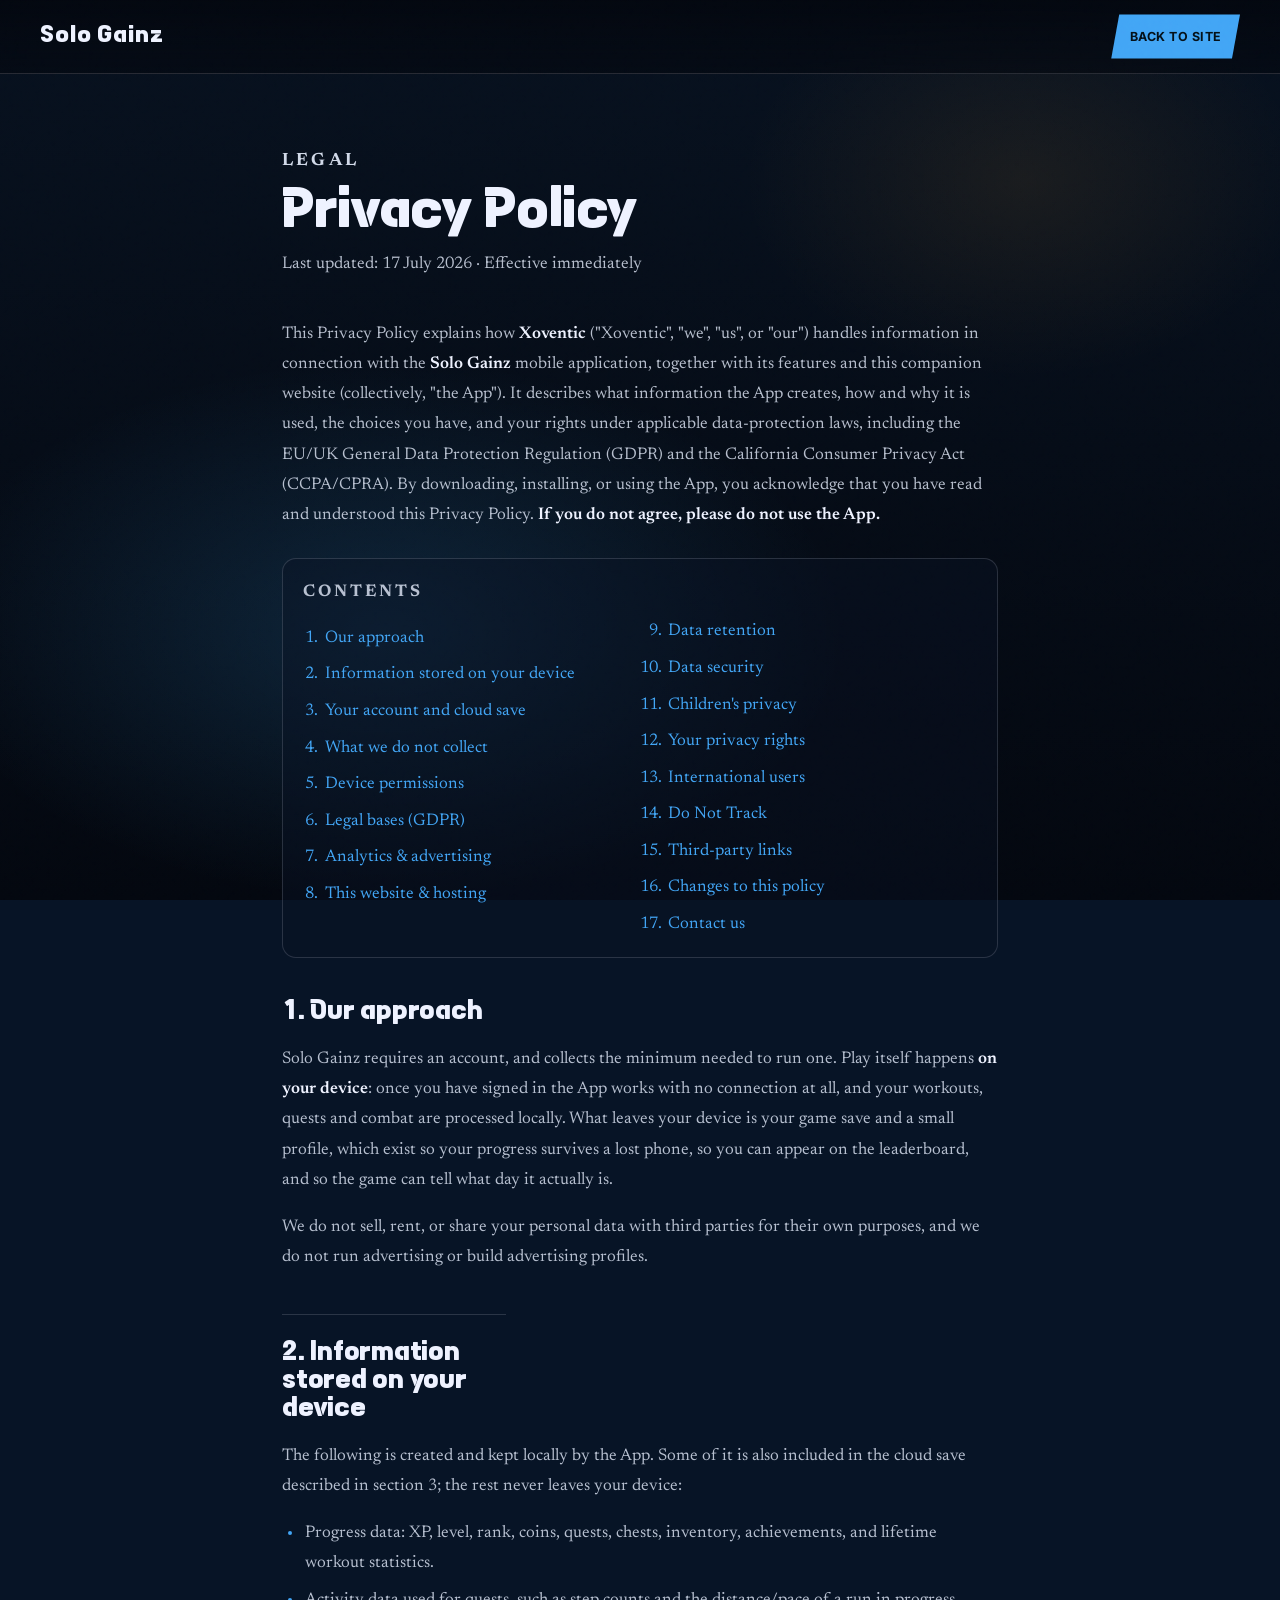
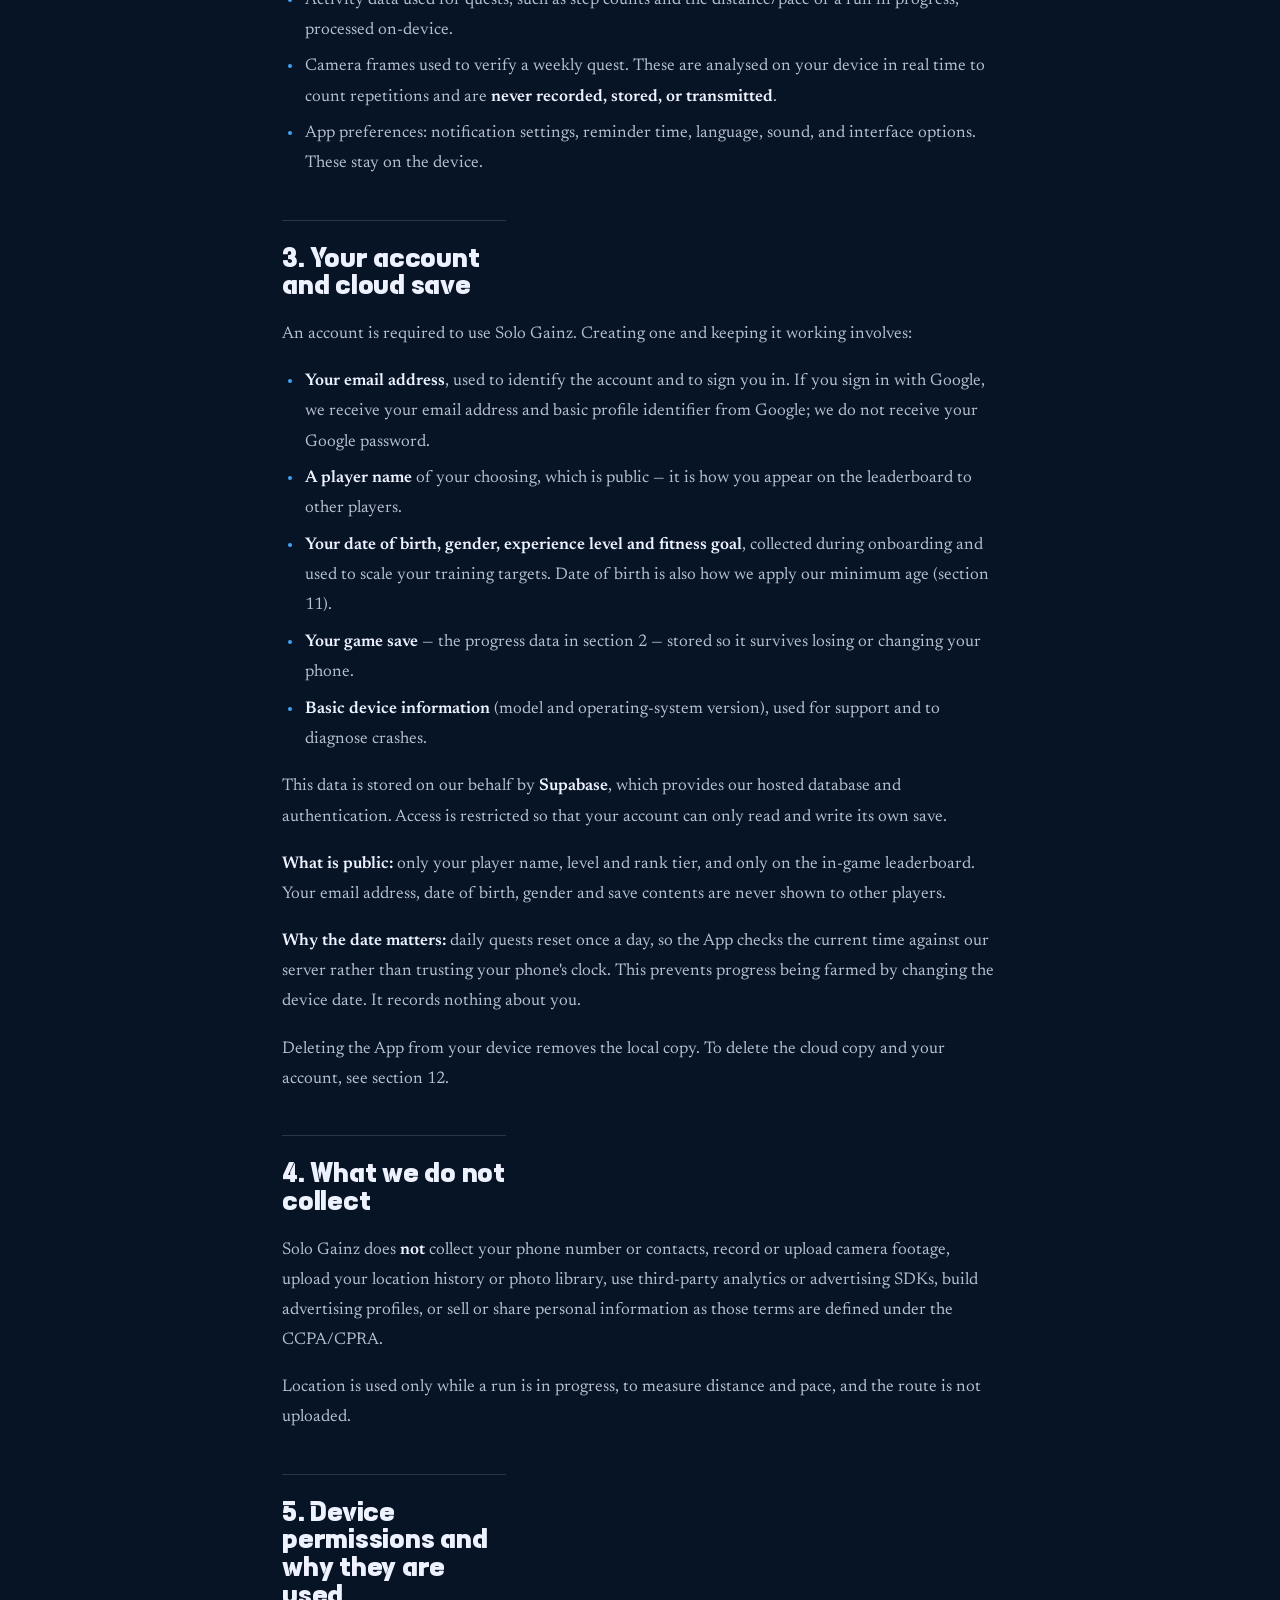
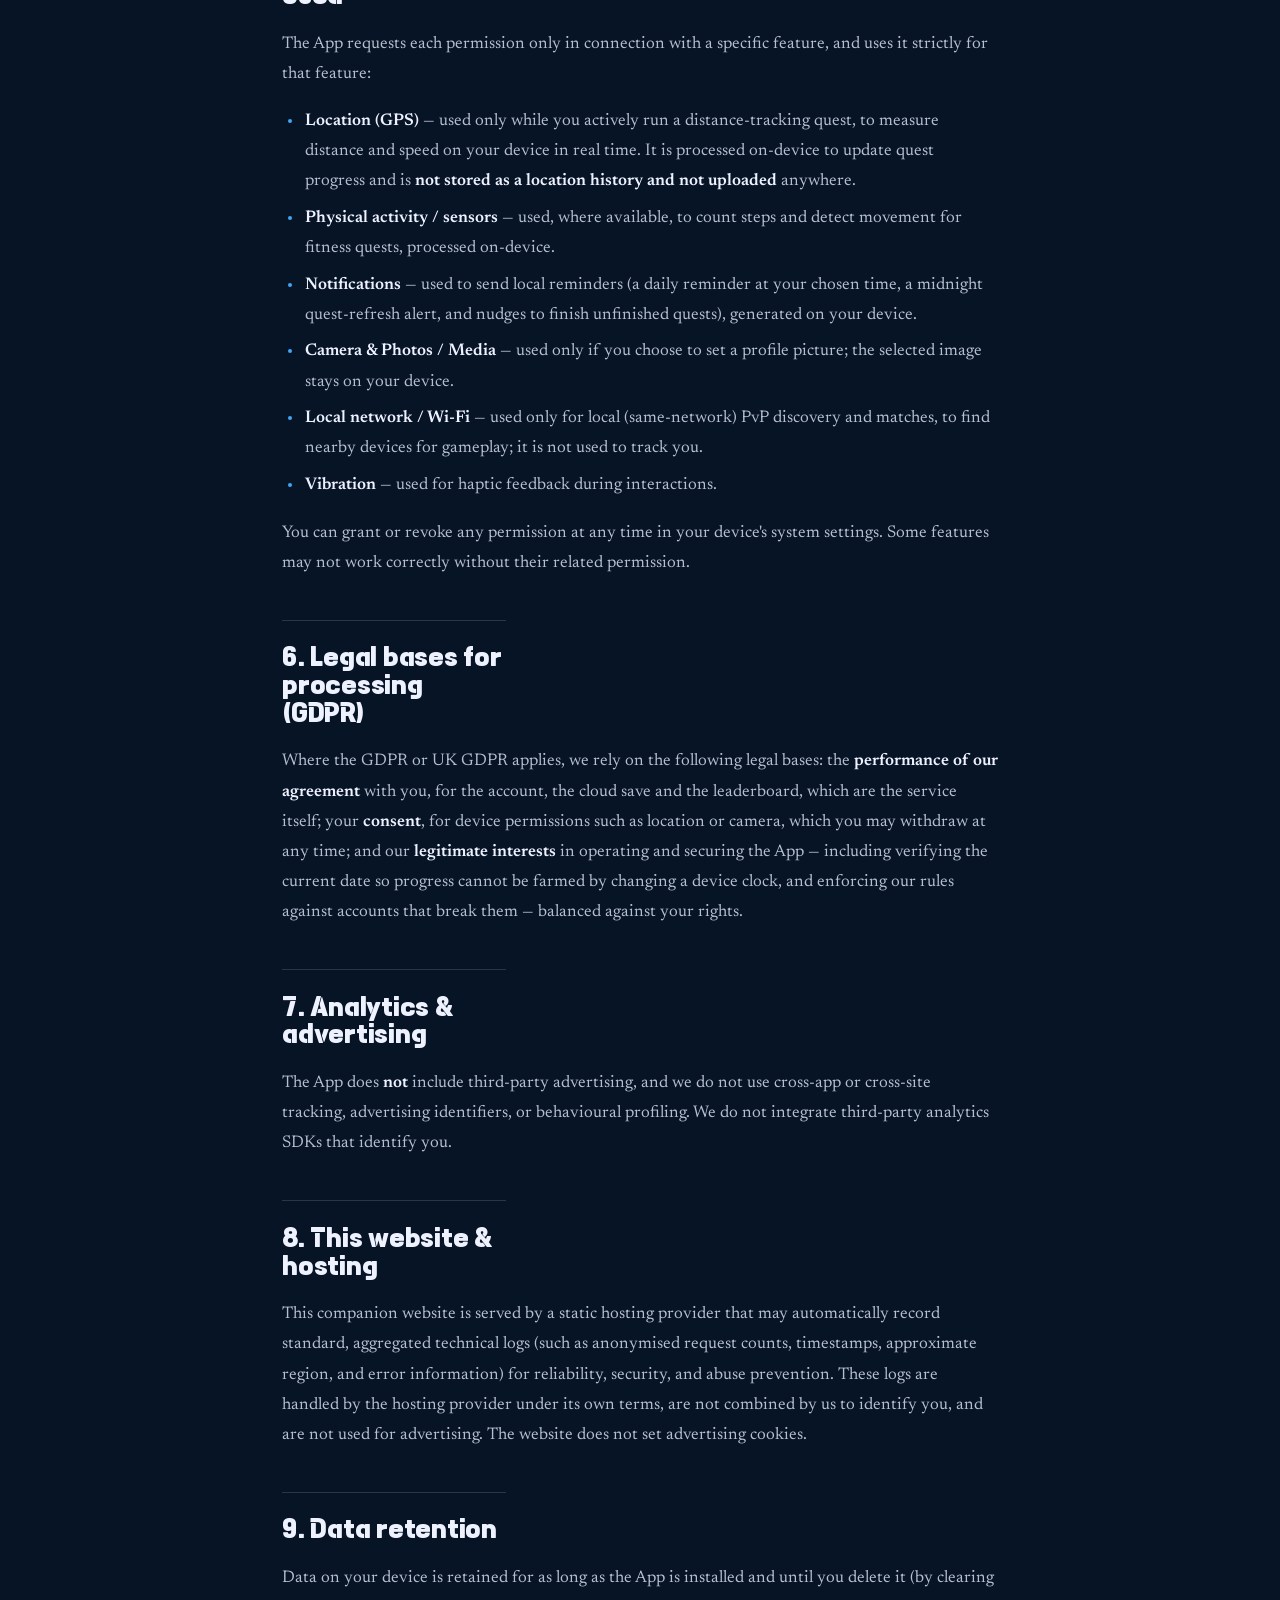
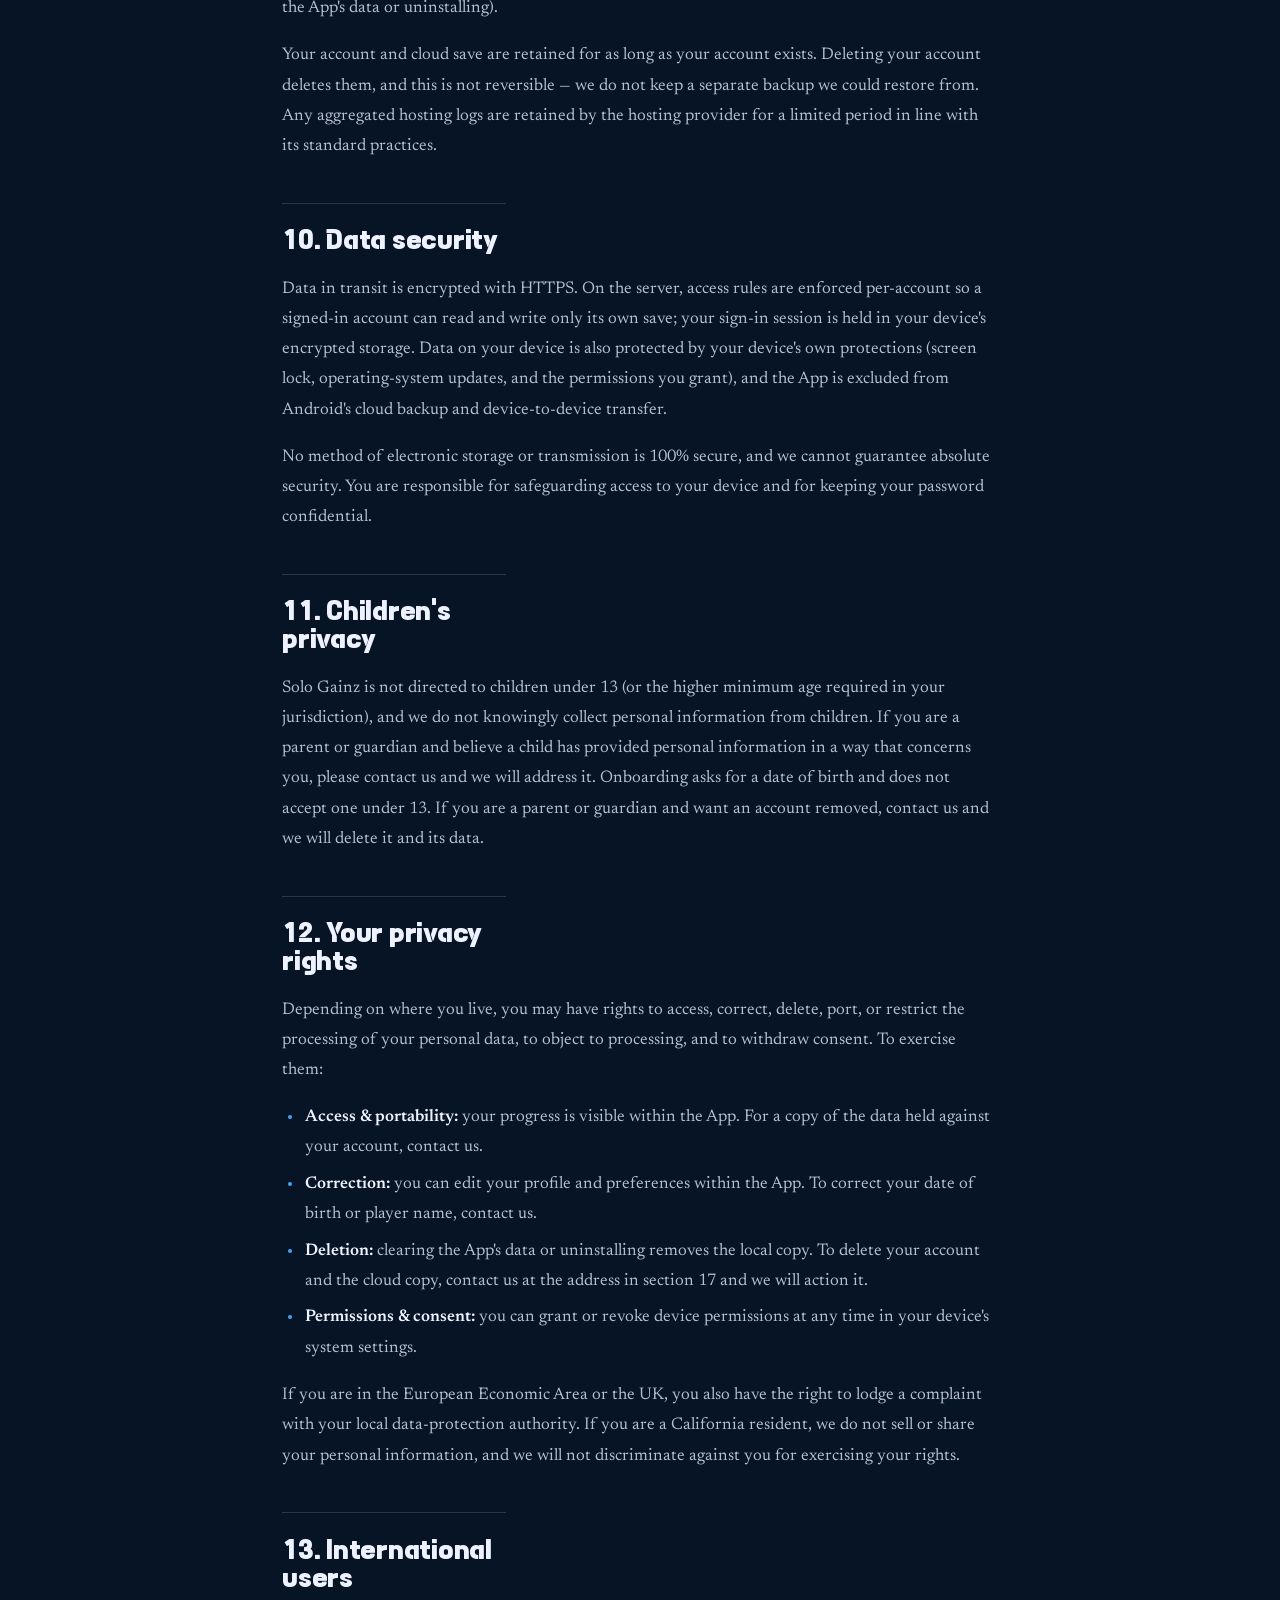
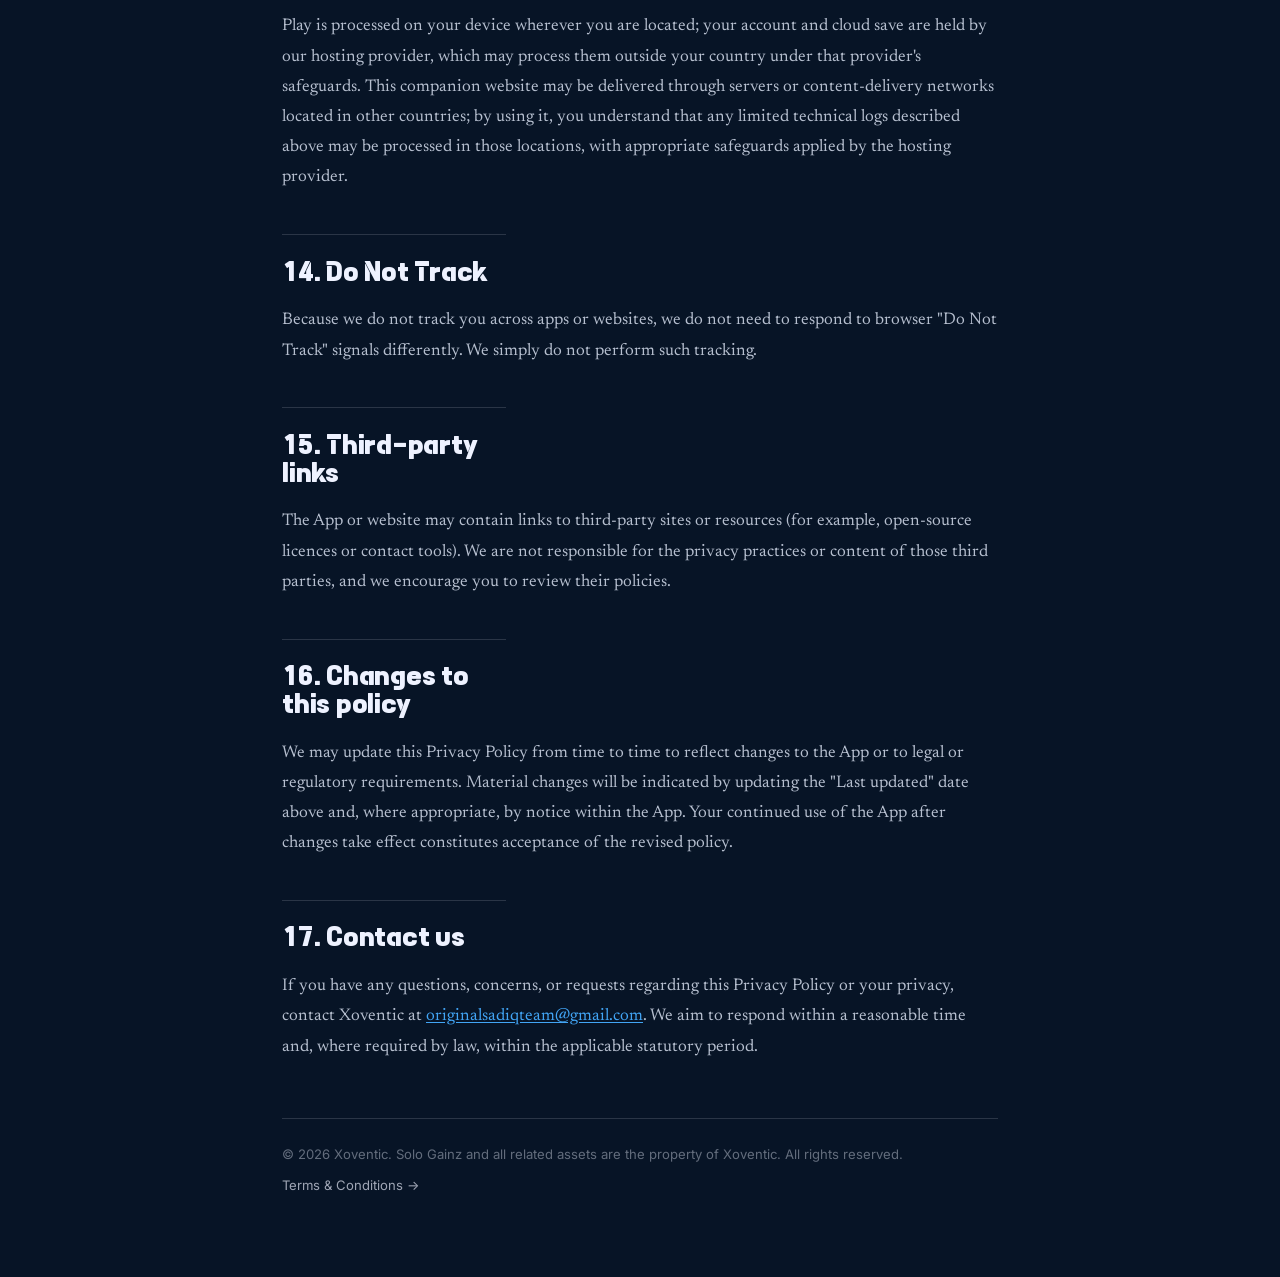
==== commit 8d837622: "Phone pass, legal arena background, S favicon, contact mailto" ====
--- a/privacy.html
+++ b/privacy.html
@@ -3,17 +3,23 @@
 <head>
   <meta charset="UTF-8" />
   <meta name="viewport" content="width=device-width, initial-scale=1.0, viewport-fit=cover" />
+  <link rel="preload" href="fonts/Tenada.woff2" as="font" type="font/woff2" crossorigin />
+  <meta name="format-detection" content="telephone=no" />
   <meta name="description" content="Privacy Policy for the Solo Gainz Android app by Xoventic." />
   <meta name="theme-color" content="#071426" />
   <meta name="robots" content="index, follow" />
   <title>Privacy Policy — Solo Gainz</title>
-  <link rel="icon" href="app_icon.png" />
+  <link rel="icon" href="favicon.svg" type="image/svg+xml" />
+  <link rel="icon" href="favicon-32.png" sizes="32x32" type="image/png" />
+  <link rel="icon" href="favicon-192.png" sizes="192x192" type="image/png" />
+  <link rel="apple-touch-icon" href="apple-touch-icon.png" />
   <link rel="preconnect" href="https://fonts.googleapis.com" />
   <link rel="preconnect" href="https://fonts.gstatic.com" crossorigin />
   <link href="https://fonts.googleapis.com/css2?family=Inter:wght@400;500;600;700;800&family=Newsreader:opsz,wght@6..72,400;6..72,500;6..72,600&display=swap" rel="stylesheet" />
   <link rel="stylesheet" href="site.css" />
 </head>
 <body class="legal">
+  <div class="noise" aria-hidden="true"></div>
   <header class="legal-chrome">
     <a class="legal-chrome__brand" href="index.html">
       <span>Solo Gainz</span>
--- a/site.css
+++ b/site.css
@@ -1452,3 +1452,293 @@
     font-size: clamp(3.6rem, 19vw, 6rem);
   }
 }
+
+/* ═══════════════════════════════════════════════════════════════════════
+ PHONE PASS
+ Everything below is about the phone the page is actually opened on:
+ the notch, the thumb, the browser that inflates type, and the fact that
+ "hover" does not exist there. Desktop rules stay exactly as they were.
+ ═══════════════════════════════════════════════════════════════════════ */
+
+:root {
+  /* Native controls, scrollbars and the video chrome draw dark instead of
+   light, which is what a phone's system UI needs to match the page. */
+  color-scheme: dark;
+}
+
+html {
+  /* iOS inflates text in landscape unless told not to, which silently
+   breaks every clamp() in this file. */
+  -webkit-text-size-adjust: 100%;
+  text-size-adjust: 100%;
+  /* Header-brand taps land on the panel itself, not under the fixed bar. */
+  scroll-padding-top: calc(var(--chrome-h) + env(safe-area-inset-top, 0px));
+}
+
+a,
+button {
+  /* Kills the legacy double-tap-to-zoom delay on every control. */
+  touch-action: manipulation;
+  -webkit-tap-highlight-color: rgba(66, 165, 245, 0.22);
+}
+
+/* The bar is fixed, so its own notch padding has to be inside its height -
+ otherwise a notched phone eats 47px of the 64px bar and the brand sits
+ against the top edge. */
+.chrome {
+  height: calc(var(--chrome-h) + env(safe-area-inset-top, 0px));
+}
+
+/* On a phone the page scrolls under the bar, so the gradient has to stay
+ opaque enough for the brand to remain readable over a panel's heading. */
+@media (max-width: 900px), (pointer: coarse) {
+  .chrome {
+    background: linear-gradient(
+      180deg,
+      rgba(3, 7, 15, 0.97) 0%,
+      rgba(3, 7, 15, 0.86) 62%,
+      rgba(3, 7, 15, 0.42) 100%
+    );
+  }
+}
+
+/* A phone has no hover: without this the download key keeps the white
+ halo and the lifted position after it has been tapped, and every footer
+ link stays highlighted. */
+@media (hover: none) {
+  .chrome__actions:hover {
+    transform: none;
+    filter: none;
+  }
+
+  .dots button:hover {
+    border-color: rgba(232, 240, 255, 0.35);
+    transform: none;
+  }
+
+  .site-footer__nav a:hover,
+  .site-footer__social a:hover {
+    color: var(--mute);
+  }
+}
+
+@media (max-width: 600px) {
+  /* 14.4px body copy is legible on a desk and cramped in a hand. The
+   answers are the part people actually read, so they get the largest
+   step; the questions get a matching lift and room to wrap. */
+  .body,
+  .faq-a > p {
+    font-size: 0.97rem;
+    line-height: 1.55;
+  }
+
+  .faq-q {
+    font-size: 0.95rem;
+    line-height: 1.35;
+    padding: 0.9rem 1rem;
+    gap: 0.85rem;
+  }
+
+  .faq-q > span:first-child {
+    min-width: 0;
+    overflow-wrap: anywhere;
+  }
+
+  .faq-q__icon {
+    width: 1.6rem;
+    height: 1.6rem;
+  }
+
+  h2 {
+    font-size: clamp(1.55rem, 7vw, 2rem);
+    max-width: 22ch;
+  }
+
+  /* The portrait cap was only ever needed for landscape phones; here it
+   turns the 16:9 player into a letterboxed black slab. */
+  .trailer__video {
+    max-height: none;
+    border-radius: 10px;
+  }
+
+  .trailer {
+    gap: 1.15rem;
+  }
+
+  .site-footer {
+    gap: 1.35rem;
+  }
+
+  .site-footer__logo {
+    width: 52px;
+    height: 52px;
+  }
+
+  .site-footer__nav {
+    gap: 0.35rem 1.1rem;
+  }
+
+  .site-footer__copy {
+    font-size: 0.74rem;
+  }
+}
+
+/* Short landscape phones (a 390px-tall viewport): the single-column
+ trailer already scrolls, so it needs no height cap - but the copy above
+ it does need less air. */
+@media (max-height: 560px) and (max-width: 900px),
+  (max-height: 560px) and (pointer: coarse) {
+  .trailer {
+    gap: 0.9rem;
+  }
+
+  .trailer__copy h2 {
+    margin-bottom: 0.45rem;
+  }
+
+  .trailer__copy .body {
+    font-size: 0.92rem;
+  }
+
+  .faq {
+    gap: 0.9rem;
+  }
+}
+
+@media (max-width: 380px) {
+  .chrome__apk {
+    padding-inline: 0.6rem;
+    font-size: 0.66rem;
+  }
+
+  .body,
+  .faq-a > p {
+    font-size: 0.94rem;
+  }
+
+  .faq-q {
+    font-size: 0.9rem;
+    padding-inline: 0.85rem;
+  }
+}
+
+/* ═══════════════════════════════════════════════════════════════════════
+ LEGAL PAGES
+ Privacy and Terms were a different, flatter document. They now sit on the
+ same arena ground as the landing page, carry the same brand size, and use
+ the same slanted signal block for their one action.
+ ═══════════════════════════════════════════════════════════════════════ */
+
+body.legal {
+  background-color: var(--void);
+  background-image:
+    radial-gradient(ellipse 60% 50% at 30% 70%, rgba(62, 176, 255, 0.16), transparent 60%),
+    radial-gradient(ellipse 40% 40% at 80% 20%, rgba(255, 176, 58, 0.08), transparent 55%),
+    linear-gradient(180deg, #07111f 0%, #03070f 100%);
+  background-attachment: fixed;
+  background-repeat: no-repeat;
+  background-size: cover;
+}
+
+.legal-chrome {
+  min-height: calc(var(--chrome-h) + env(safe-area-inset-top, 0px));
+  padding-top: max(0.9rem, env(safe-area-inset-top, 0px));
+  padding-left: max(clamp(1rem, 4vw, 2.5rem), env(safe-area-inset-left, 0px));
+  padding-right: max(clamp(1rem, 4vw, 2.5rem), env(safe-area-inset-right, 0px));
+}
+
+/* Same mark, same size, as the landing page's bar. */
+.legal-chrome__brand {
+  font-size: 1.35rem;
+  line-height: 1;
+}
+
+/* The landing page's one action is a slanted signal block; the legal
+ pages' one action uses the same shape rather than a rounded pill. */
+.legal-chrome__back {
+  display: inline-flex;
+  align-items: center;
+  justify-content: center;
+  min-height: 44px;
+  padding: 0.7rem 1.15rem;
+  border-radius: 0;
+  clip-path: polygon(8px 0, 100% 0, calc(100% - 8px) 100%, 0 100%);
+  font-size: 0.78rem;
+  letter-spacing: 0.04em;
+  transition: filter 0.18s ease;
+}
+
+@media (hover: hover) {
+  .legal-chrome__back:hover {
+    filter: brightness(1.08);
+  }
+}
+
+@media (max-width: 1000px) {
+  /* Two columns of contents at 700px is a wall of narrow links. */
+  .legal-toc ol {
+    columns: 1;
+  }
+}
+
+/* The landing page steps its brand down at 768 and 600; the legal header
+ has to take the same steps or the two bars are different sizes. */
+@media (max-width: 768px) {
+  .legal-chrome__brand {
+    font-size: 1.05rem;
+  }
+}
+
+@media (max-width: 600px) {
+  .legal-chrome__brand {
+    font-size: 0.95rem;
+  }
+}
+
+@media (max-width: 560px) {
+  .legal-chrome__brand {
+    font-size: 0.95rem;
+    min-height: 44px;
+  }
+
+  .legal-chrome__back {
+    min-height: 44px;
+    padding: 0.55rem 0.8rem;
+    font-size: 0.7rem;
+  }
+
+  .legal-title {
+    font-size: clamp(1.8rem, 9vw, 2.6rem);
+  }
+
+  .legal-wrap {
+    padding-bottom: calc(3.5rem + env(safe-area-inset-bottom, 0px));
+  }
+
+  .legal-wrap p,
+  .legal-wrap li {
+    font-size: 1rem;
+    line-height: 1.72;
+  }
+
+  .legal-wrap > p:first-of-type {
+    font-size: 1.04rem;
+  }
+
+  .legal-callout {
+    padding: 0.9rem 1rem;
+  }
+
+  .legal-foot {
+    flex-direction: column;
+    align-items: center;
+    text-align: center;
+    gap: 0.6rem;
+  }
+
+  .legal-foot a {
+    display: inline-flex;
+    align-items: center;
+    min-height: 44px;
+  }
+}
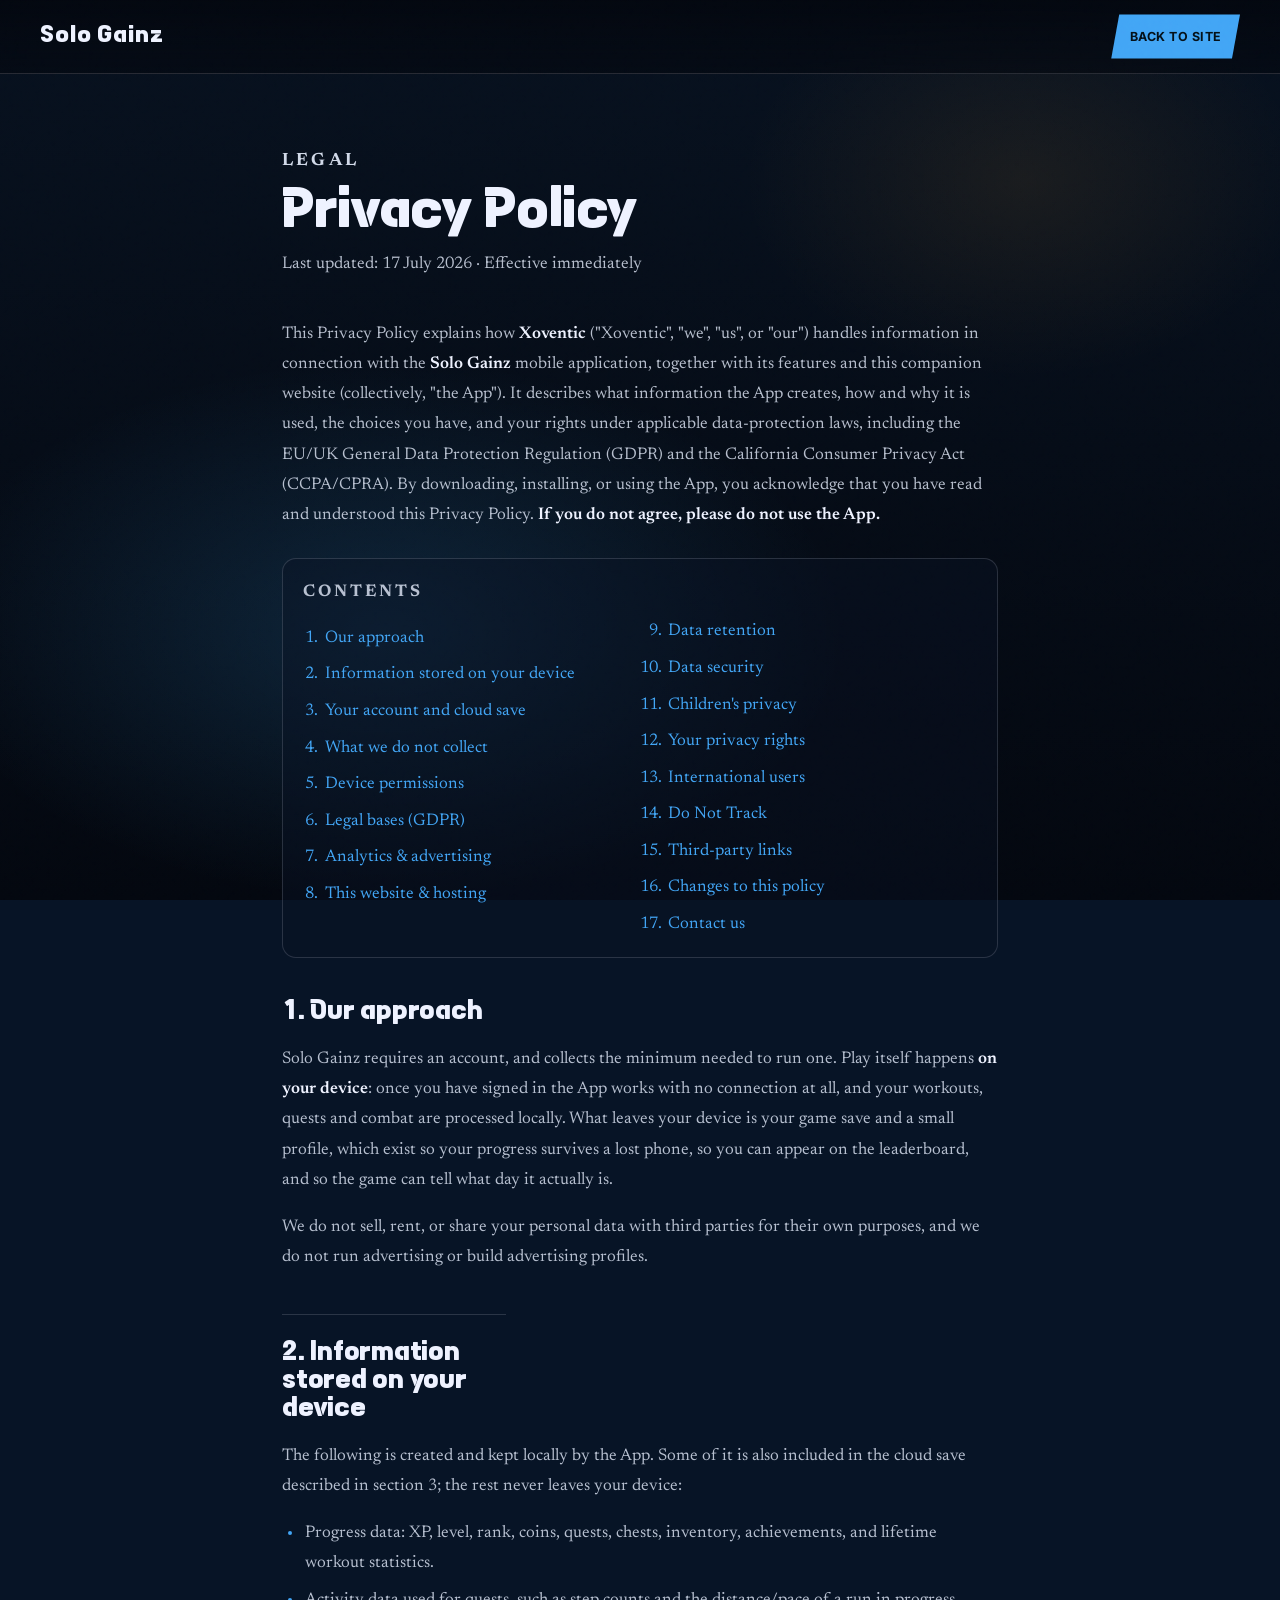
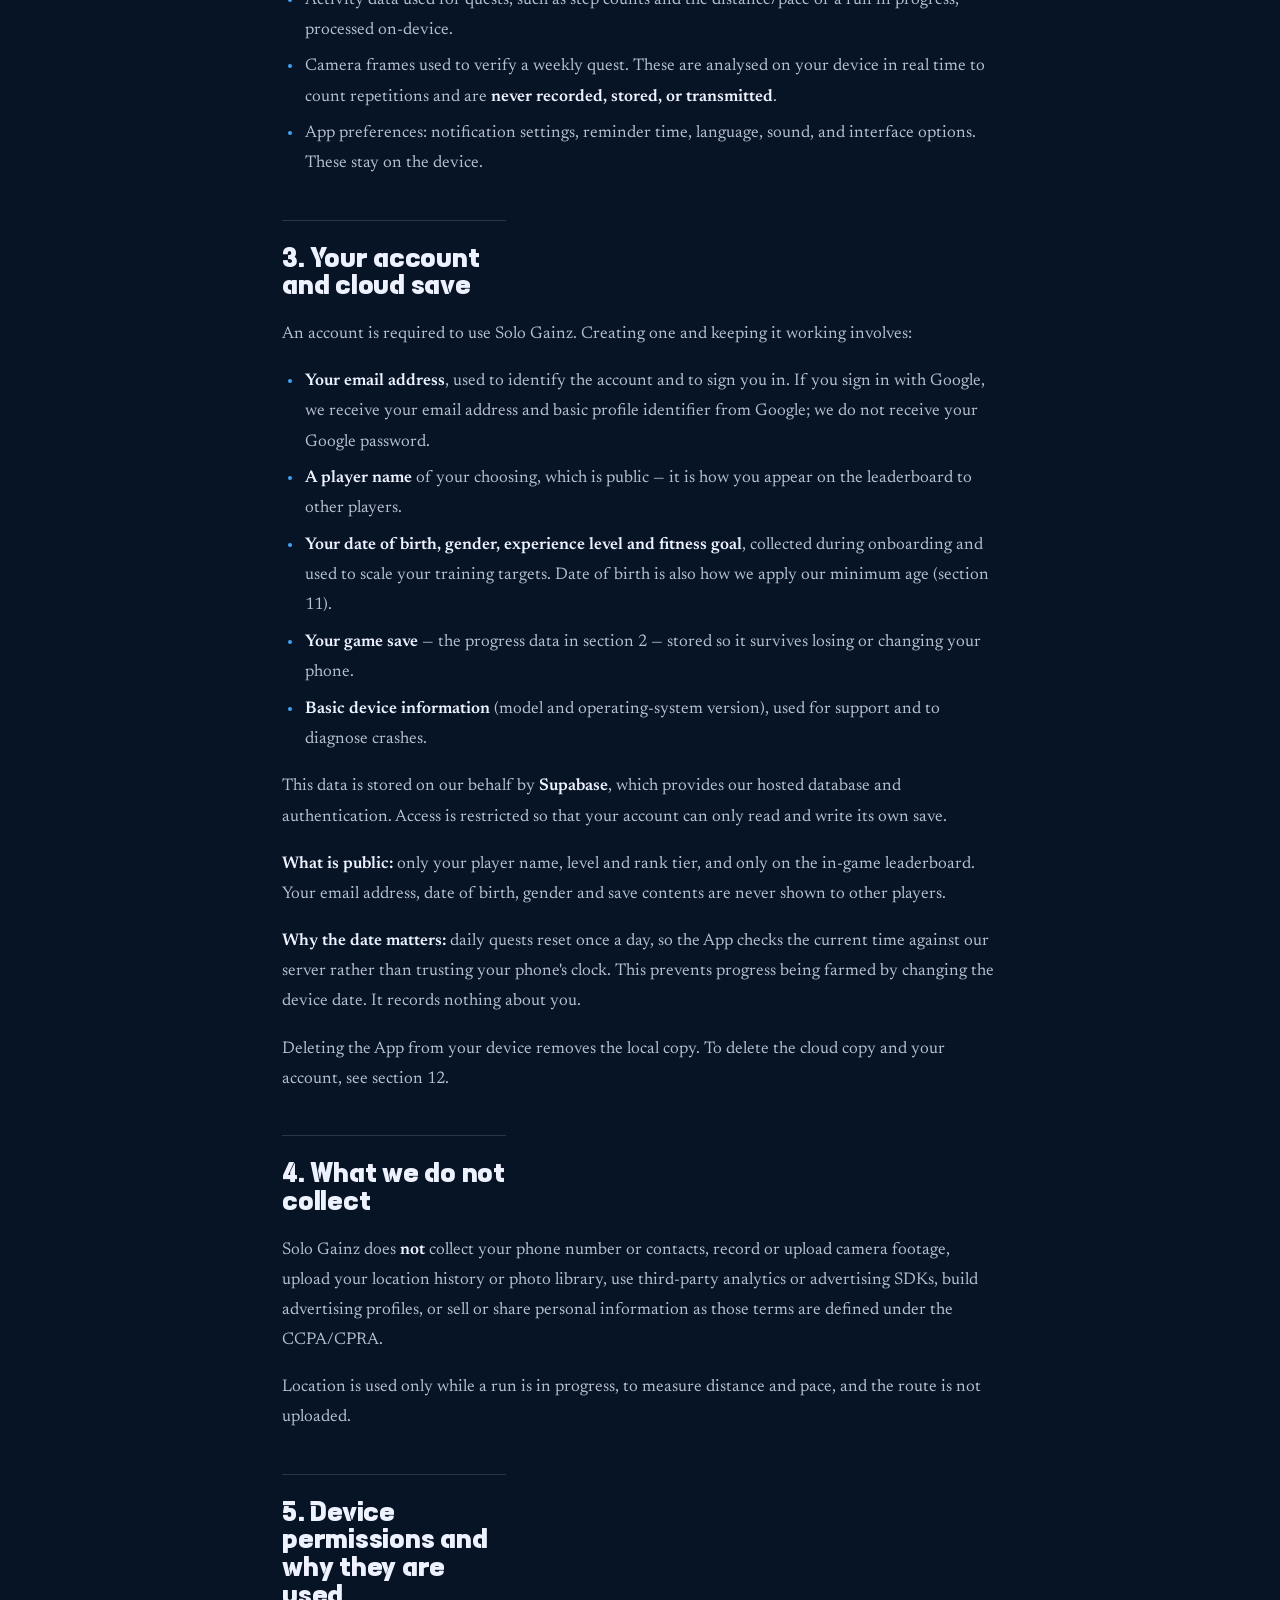
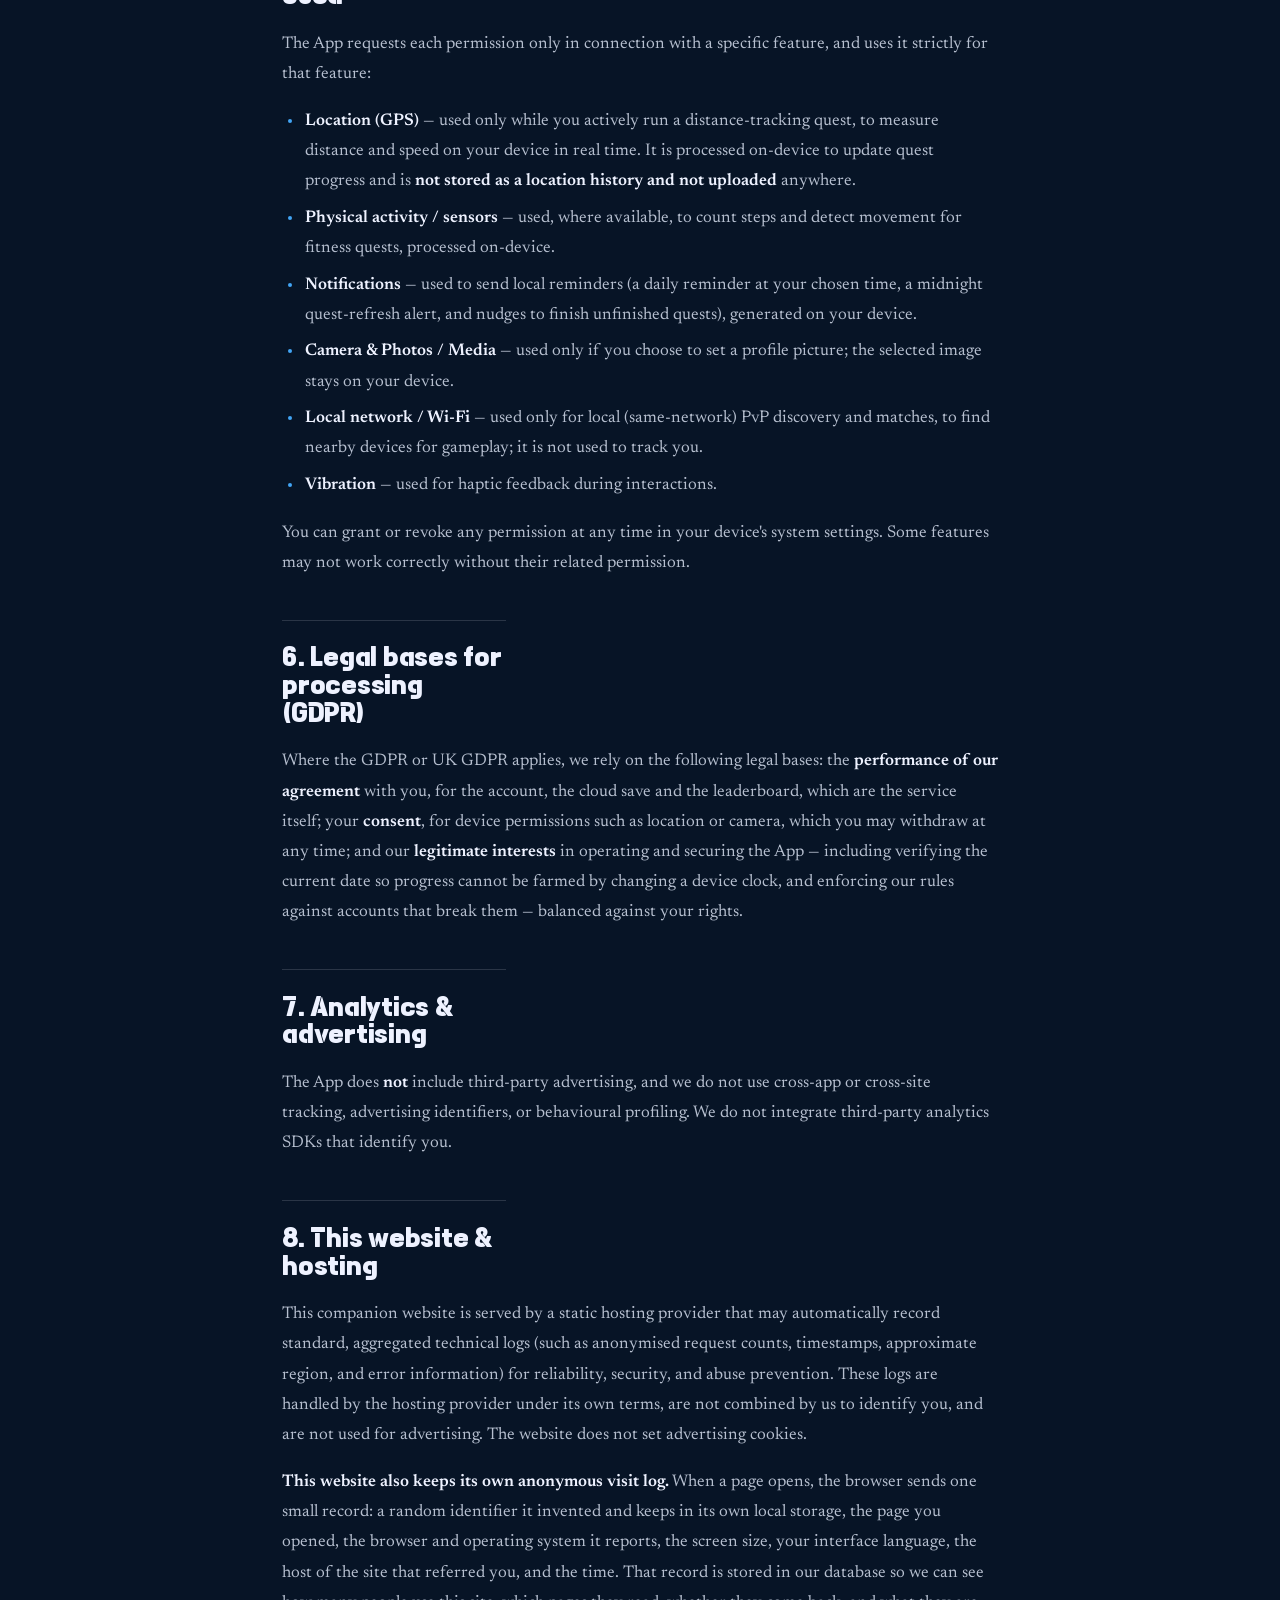
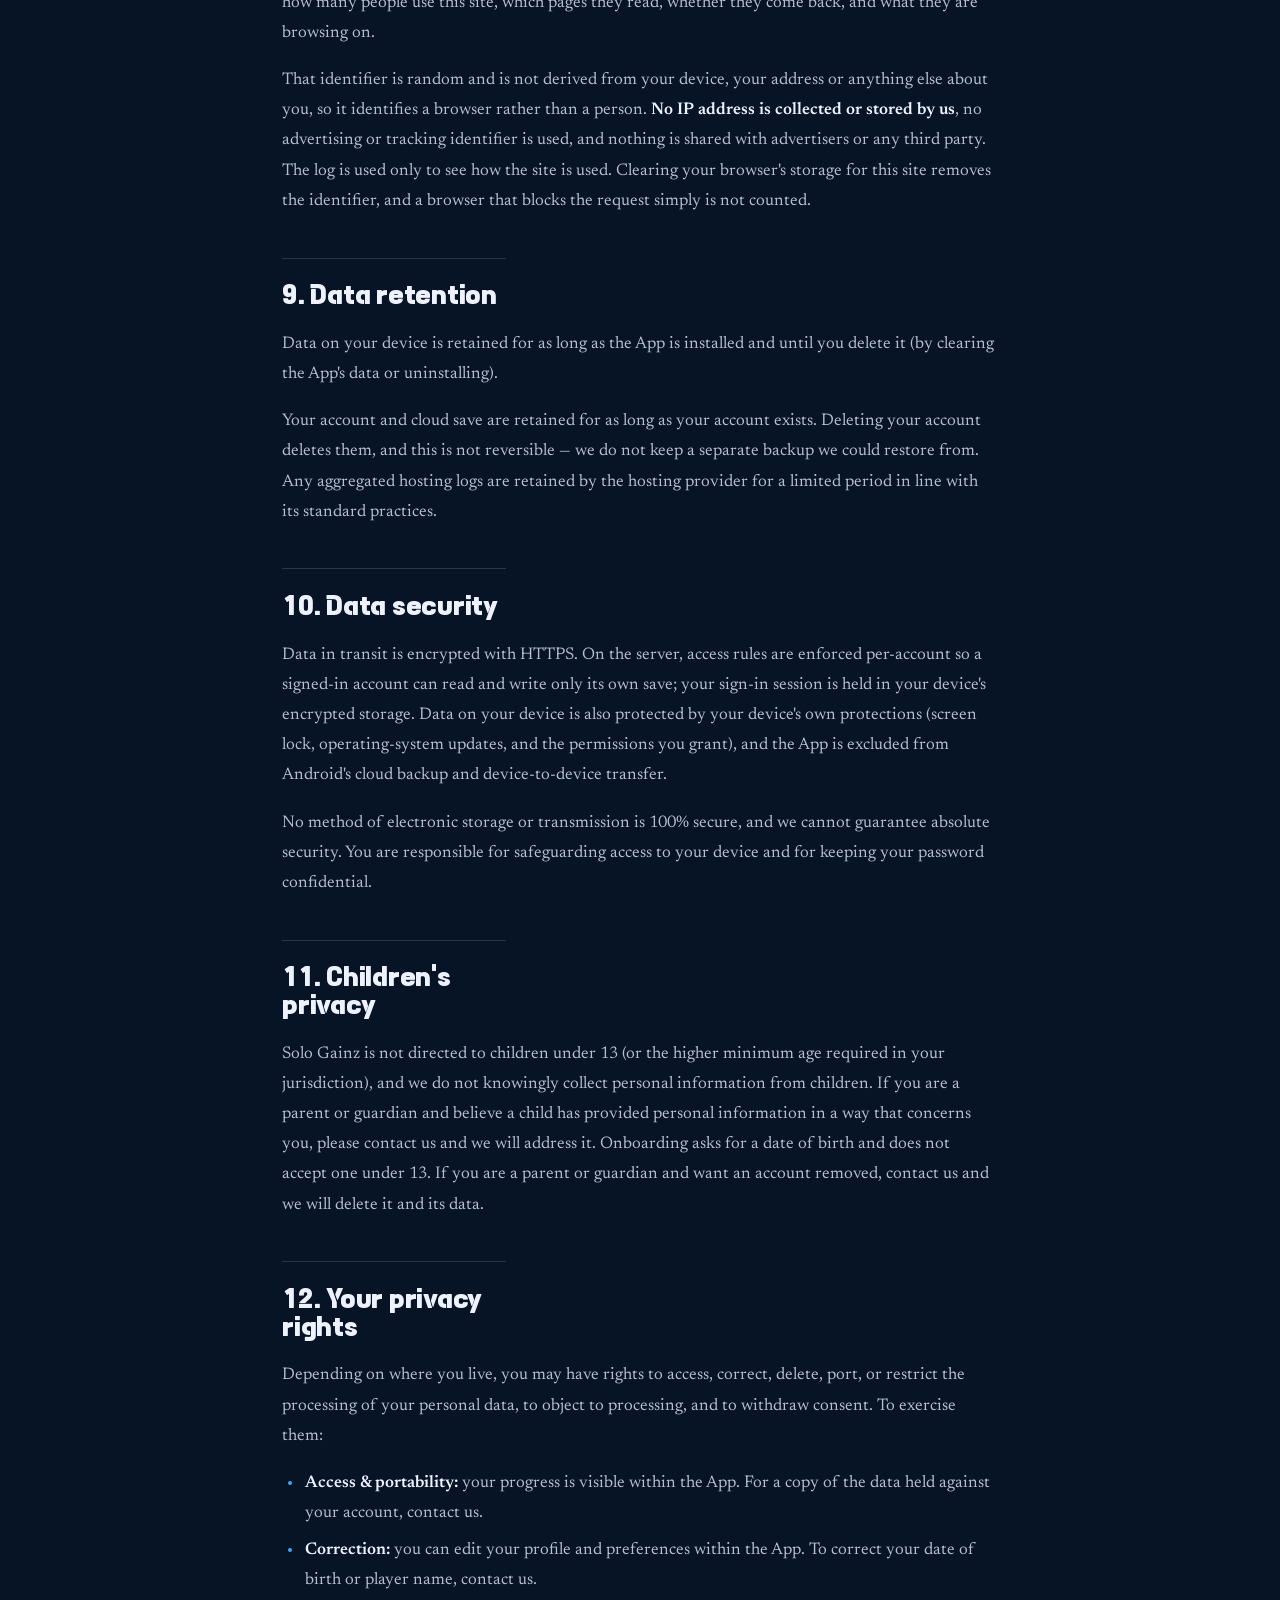
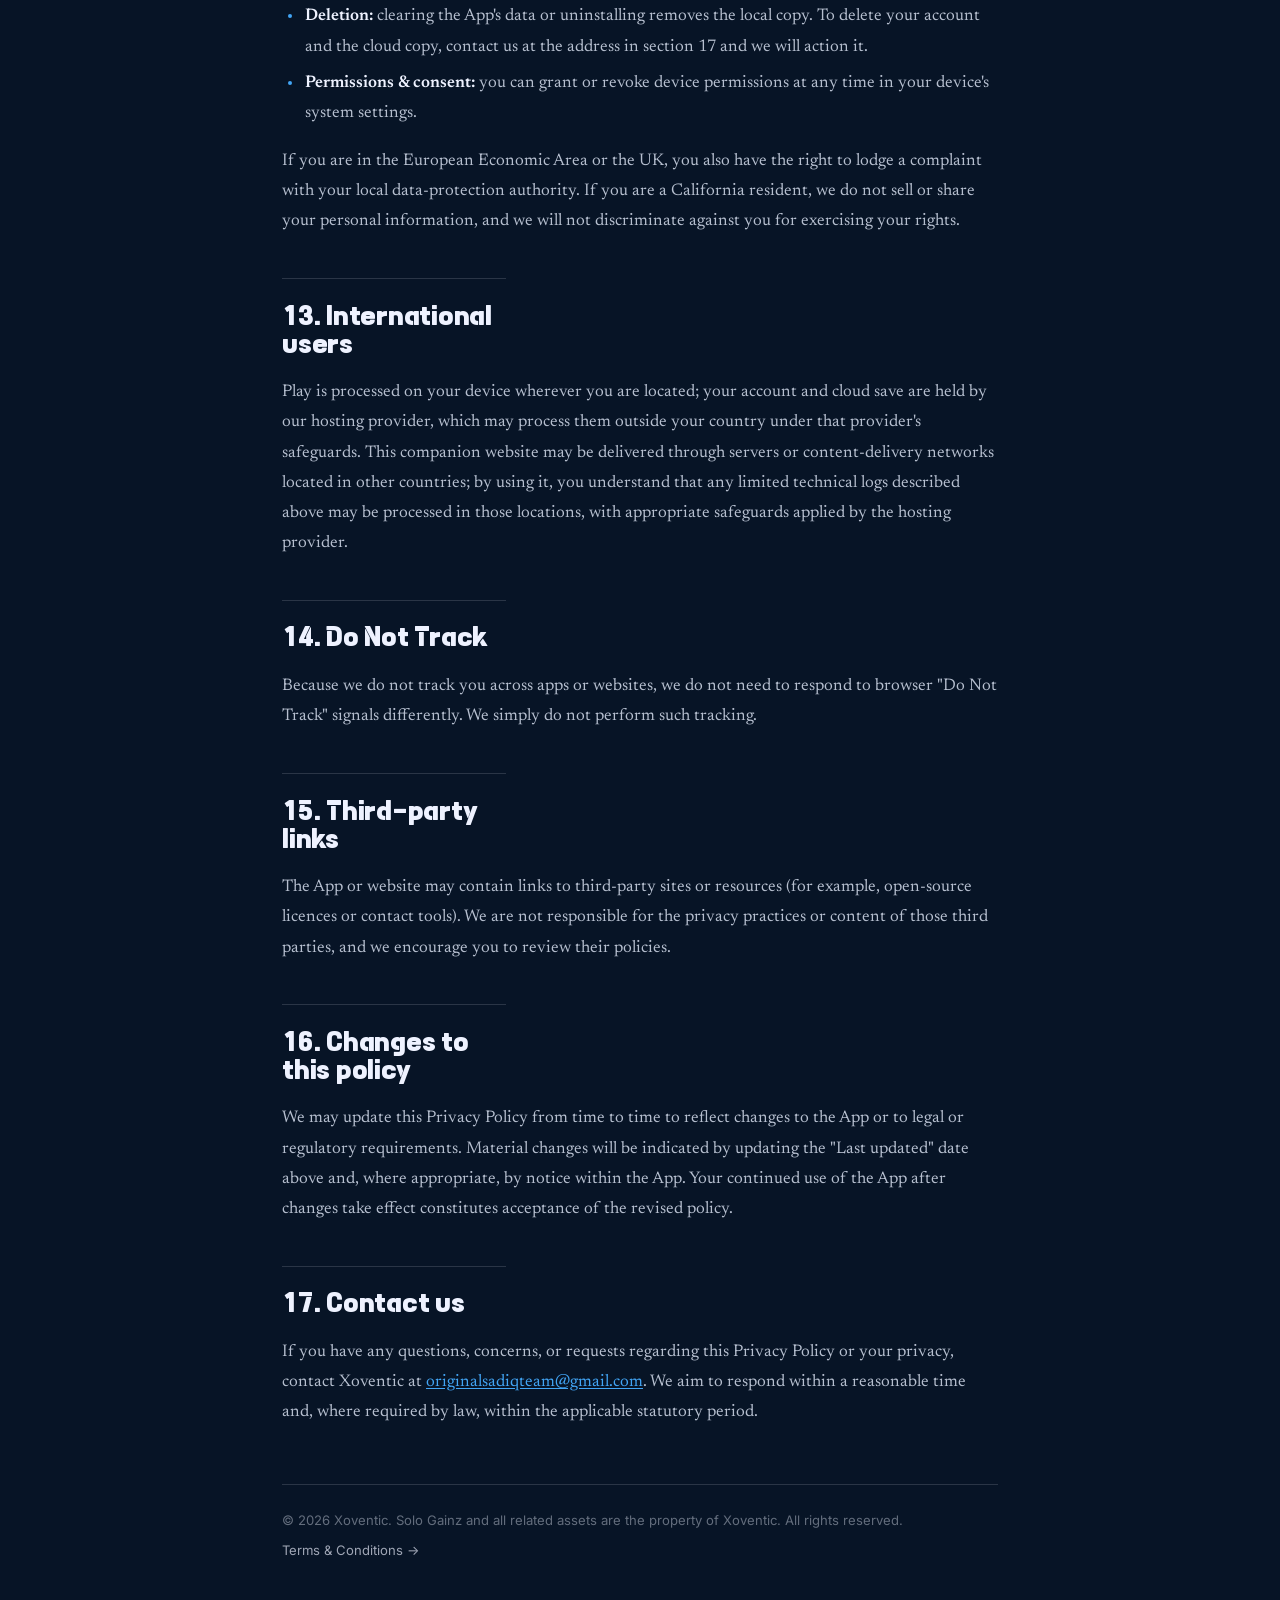
==== commit 154bd783: "Charts: equal-size ladder bars beside the donut, shimmer loading, anonymous visit log" ====
--- a/privacy.html
+++ b/privacy.html
@@ -17,6 +17,9 @@
   <link rel="preconnect" href="https://fonts.gstatic.com" crossorigin />
   <link href="https://fonts.googleapis.com/css2?family=Inter:wght@400;500;600;700;800&family=Newsreader:opsz,wght@6..72,400;6..72,500;6..72,600&display=swap" rel="stylesheet" />
   <link rel="stylesheet" href="site.css" />
+  <!-- The shimmer sweep on this page waits for the web fonts, so the class
+       has to be on the document before the first paint. -->
+  <script>document.documentElement.classList.add("is-loading");</script>
 </head>
 <body class="legal">
   <div class="noise" aria-hidden="true"></div>
@@ -108,6 +111,8 @@
 
     <h2 id="p-website">8. This website &amp; hosting</h2>
     <p>This companion website is served by a static hosting provider that may automatically record standard, aggregated technical logs (such as anonymised request counts, timestamps, approximate region, and error information) for reliability, security, and abuse prevention. These logs are handled by the hosting provider under its own terms, are not combined by us to identify you, and are not used for advertising. The website does not set advertising cookies.</p>
+    <p><strong>This website also keeps its own anonymous visit log.</strong> When a page opens, the browser sends one small record: a random identifier it invented and keeps in its own local storage, the page you opened, the browser and operating system it reports, the screen size, your interface language, the host of the site that referred you, and the time. That record is stored in our database so we can see how many people use this site, which pages they read, whether they come back, and what they are browsing on.</p>
+    <p>That identifier is random and is not derived from your device, your address or anything else about you, so it identifies a browser rather than a person. <strong>No IP address is collected or stored by us</strong>, no advertising or tracking identifier is used, and nothing is shared with advertisers or any third party. The log is used only to see how the site is used. Clearing your browser's storage for this site removes the identifier, and a browser that blocks the request simply is not counted.</p>
 
     <h2 id="p-retention">9. Data retention</h2>
     <p>Data on your device is retained for as long as the App is installed and until you delete it (by clearing the App's data or uninstalling).</p>
@@ -150,5 +155,27 @@
       <a href="terms.html">Terms &amp; Conditions →</a>
     </div>
   </main>
+
+  <script>
+    // The shimmer comes off when the page's own fonts have landed - that is
+    // the only thing this page actually waits for.
+    (function () {
+      var done = function () {
+        document.documentElement.classList.remove("is-loading");
+      };
+      if (window.matchMedia("(prefers-reduced-motion: reduce)").matches) {
+        done();
+        return;
+      }
+      var limit = setTimeout(done, 1500);
+      if (document.fonts && document.fonts.ready) {
+        document.fonts.ready.then(function () {
+          clearTimeout(limit);
+          done();
+        });
+      }
+    })();
+  </script>
+  <script src="analytics.js" defer></script>
 </body>
 </html>
--- a/site.css
+++ b/site.css
@@ -456,6 +456,11 @@
   gap: 0.9rem;
 }
 
+.site-footer__brandtext {
+  min-width: 0;
+  text-align: left;
+}
+
 .site-footer__logo {
   width: 56px;
   height: 56px;
@@ -467,35 +472,29 @@
 
 .site-footer__name {
   margin: 0;
+  display: flex;
+  align-items: center;
+  gap: 0.75rem;
   font-family: var(--font-display);
   font-weight: 700;
   font-size: 1.35rem;
   letter-spacing: 0.02em;
 }
 
+/* The rule the name sits on. It grows to whatever width is left, so the
+   title and the line are one object instead of a heading with a stray
+   underline under it. */
+.site-footer__rule {
+  flex: 1 1 auto;
+  min-width: 2.5rem;
+  height: 1px;
+  background: linear-gradient(90deg, rgba(62, 176, 255, 0.45), rgba(62, 176, 255, 0));
+}
+
 .site-footer__tag {
-  margin: 0.15rem 0 0;
+  margin: 0.25rem 0 0;
   color: var(--mute);
   font-size: 0.85rem;
-}
-
-.site-footer__nav {
-  display: flex;
-  flex-wrap: wrap;
-  align-items: center;
-  justify-content: center;
-  gap: 0.5rem 2rem;
-}
-
-.site-footer__nav a {
-  color: var(--mute);
-  text-decoration: none;
-  font-size: 0.9rem;
-  transition: color 0.2s ease;
-}
-
-.site-footer__nav a:hover {
-  color: var(--signal);
 }
 
 .site-footer__divider {
@@ -525,7 +524,15 @@
   letter-spacing: 0.02em;
 }
 
-.site-footer__social a {
+.site-footer__legal {
+  display: flex;
+  flex-wrap: wrap;
+  align-items: center;
+  justify-content: center;
+  gap: 0.4rem 1.5rem;
+}
+
+.site-footer__legal a {
   color: var(--mute);
   text-decoration: none;
   font-size: 0.82rem;
@@ -534,7 +541,7 @@
   transition: color 0.2s ease;
 }
 
-.site-footer__social a:hover {
+.site-footer__legal a:hover {
   color: var(--signal);
 }
 
@@ -638,6 +645,702 @@
   padding: 0 1.15rem 1.15rem;
 }
 
+/* ── Palette (section 4) ───────────────────────────────────────────── */
+.panel--palette {
+  background:
+  radial-gradient(ellipse 70% 55% at 50% 115%, rgba(62, 176, 255, 0.16), transparent 62%),
+  radial-gradient(ellipse 45% 40% at 85% 8%, rgba(255, 176, 58, 0.07), transparent 58%),
+  linear-gradient(180deg, #050d19, #03070f);
+}
+
+/* Doubled up on .panel__inner so the rule still wins over the plain
+   `.panel__inner { align-items: safe center }` reset in the touch/tablet
+   media query further down the file. */
+.panel__inner.palette {
+  width: min(1080px, 100%);
+  margin-inline: auto;
+  display: flex;
+  flex-direction: column;
+  justify-content: center;
+  align-items: stretch;
+  gap: clamp(1.4rem, 3.6vw, 2.4rem);
+}
+
+.palette__copy {
+  text-align: center;
+}
+
+.palette__copy h2,
+.palette__copy .body {
+  margin-inline: auto;
+}
+
+.palette__copy h2 {
+  max-width: 18ch;
+}
+
+.palette__copy .body {
+  max-width: 54ch;
+}
+
+.palette__bars {
+  display: flex;
+  flex-direction: column;
+  gap: clamp(1rem, 2.4vw, 1.5rem);
+}
+
+.palette-row {
+  display: grid;
+  grid-template-columns: minmax(0, 8.5rem) minmax(0, 1fr);
+  align-items: center;
+  gap: 0.6rem 1.4rem;
+}
+
+.palette-row__name {
+  margin: 0;
+  font-family: var(--font-display);
+  font-weight: 700;
+  font-size: 1rem;
+  letter-spacing: 0.01em;
+  color: var(--text);
+}
+
+.palette-row__role {
+  margin: 0.2rem 0 0;
+  font-size: 0.68rem;
+  font-weight: 600;
+  letter-spacing: 0.16em;
+  text-transform: uppercase;
+  color: var(--faint);
+}
+
+.palette-row__body {
+  min-width: 0;
+}
+
+.palette-bar {
+  display: flex;
+  height: clamp(2.1rem, 4.4vh, 2.9rem);
+  border-radius: 12px;
+  overflow: hidden;
+  border: 1px solid var(--line);
+  box-shadow:
+  inset 0 1px 0 rgba(255, 255, 255, 0.2),
+  inset 0 -14px 26px rgba(0, 0, 0, 0.28),
+  0 14px 34px rgba(0, 0, 0, 0.45);
+  transition: transform 0.3s ease, box-shadow 0.3s ease;
+}
+
+.palette-bar > span {
+  flex: 1 1 0;
+  min-width: 0;
+}
+
+.palette-legend {
+  display: flex;
+  flex-wrap: wrap;
+  gap: 0.3rem 0.95rem;
+  margin: 0.55rem 0 0;
+  padding: 0;
+  list-style: none;
+  font-family: ui-monospace, SFMono-Regular, Menlo, Consolas, monospace;
+  font-size: 0.68rem;
+  letter-spacing: 0.02em;
+  color: var(--faint);
+}
+
+.palette-legend li {
+  display: inline-flex;
+  align-items: center;
+  gap: 0.38rem;
+}
+
+.palette-legend i {
+  width: 9px;
+  height: 9px;
+  border-radius: 3px;
+  background: var(--c);
+  box-shadow: inset 0 0 0 1px rgba(255, 255, 255, 0.25);
+}
+
+@media (hover: hover) {
+  .palette-row:hover .palette-bar {
+    transform: translateY(-2px);
+    box-shadow:
+    inset 0 1px 0 rgba(255, 255, 255, 0.26),
+    inset 0 -14px 26px rgba(0, 0, 0, 0.28),
+    0 18px 42px rgba(0, 0, 0, 0.5),
+    0 0 0 1px var(--glow, rgba(66, 165, 245, 0.3)),
+    0 10px 34px var(--glow, rgba(66, 165, 245, 0.3));
+  }
+}
+
+@media (max-width: 760px) {
+  .palette-row {
+    grid-template-columns: 1fr;
+    gap: 0.45rem;
+  }
+
+  .palette-row__head {
+    display: flex;
+    align-items: baseline;
+    gap: 0.6rem;
+  }
+
+  .palette-row__role {
+    margin: 0;
+  }
+}
+
+/* ── Community (section 5) ───────────────────────────────────────────────
+   Live numbers from the cloud database. The charts are drawn in site.js from
+   the aggregate RPC; the markup here is only the frame plus the shimmer
+   skeletons that stand in until the database answers. */
+.panel--community {
+  background:
+  radial-gradient(ellipse 55% 45% at 18% 25%, rgba(62, 176, 255, 0.15), transparent 62%),
+  radial-gradient(ellipse 45% 40% at 84% 80%, rgba(255, 176, 58, 0.07), transparent 58%),
+  linear-gradient(180deg, #05101f, #03070f);
+}
+
+/* ── Shimmer ──────────────────────────────────────────────────────────────
+   One loading language for everything that waits on the database: a slow
+   highlight travelling across a flat block. The blocks are sized in the
+   markup, so nothing reflows when the real content lands on top of them. */
+@keyframes sg-shimmer {
+  0% {
+    background-position: -160% 0;
+  }
+  100% {
+    background-position: 260% 0;
+  }
+}
+
+@keyframes sg-spin {
+  to {
+    transform: rotate(360deg);
+  }
+}
+
+.skeleton {
+  display: block;
+  min-height: 0.7em;
+  border-radius: 5px;
+  background: rgba(238, 242, 255, 0.08);
+  background-image: linear-gradient(
+    90deg,
+    rgba(238, 242, 255, 0.04) 0%,
+    rgba(143, 208, 255, 0.22) 45%,
+    rgba(238, 242, 255, 0.04) 90%
+  );
+  background-size: 220% 100%;
+  background-repeat: no-repeat;
+  animation: sg-shimmer 1.4s ease-in-out infinite;
+}
+
+/* Doubled up on .panel__inner so the rule still wins over the plain
+   `.panel__inner { align-items: safe center }` reset in the touch/tablet
+   media query further down the file. */
+.panel__inner.community {
+  width: min(1080px, 100%);
+  margin-inline: auto;
+  display: flex;
+  flex-direction: column;
+  justify-content: center;
+  align-items: stretch;
+  gap: clamp(1.1rem, 2.6vw, 1.8rem);
+  --chart-h: clamp(150px, 21vh, 190px);
+  --donut: var(--chart-h);
+}
+
+.community__copy {
+  text-align: center;
+}
+
+.community__copy h2,
+.community__copy .body {
+  margin-inline: auto;
+}
+
+.community__copy h2 {
+  max-width: 18ch;
+}
+
+.community__copy .body {
+  max-width: 58ch;
+}
+
+.community__grid {
+  display: grid;
+  grid-template-columns: minmax(0, 1fr) minmax(0, 0.62fr);
+  gap: clamp(1.25rem, 3vw, 2.5rem);
+  align-items: start;
+}
+
+.community__charts {
+  display: flex;
+  flex-direction: column;
+  gap: clamp(1rem, 2.2vw, 1.5rem);
+  min-width: 0;
+}
+
+.chart {
+  margin: 0;
+  min-width: 0;
+}
+
+.chart__title {
+  display: flex;
+  align-items: baseline;
+  gap: 0.6rem;
+  margin-bottom: 0.7rem;
+  padding-bottom: 0.5rem;
+  border-bottom: 1px solid var(--line);
+}
+
+.chart__name {
+  font-family: var(--font-display);
+  font-weight: 700;
+  font-size: 0.95rem;
+  color: var(--text);
+}
+
+.chart__note {
+  margin-left: auto;
+  text-align: right;
+  font-size: 0.68rem;
+  letter-spacing: 0.12em;
+  text-transform: uppercase;
+  color: var(--faint);
+}
+
+/* Both charts stand the same height, so the panel reads as a pair and not as
+   one big chart with something small tucked beside it. */
+.chart__body {
+  display: flex;
+  align-items: center;
+  gap: clamp(0.9rem, 2.2vw, 1.75rem);
+  min-height: var(--chart-h);
+}
+
+/* The ladder: a bar per rank, not another pie. Seven rungs of the same
+   ladder the game walks, so the shape of the community reads at a glance. */
+.bars {
+  list-style: none;
+  margin: 0;
+  padding: 0;
+  display: flex;
+  flex-direction: column;
+  justify-content: space-between;
+  gap: 0.35rem;
+  height: var(--chart-h);
+}
+
+.bar {
+  display: grid;
+  grid-template-columns: auto minmax(0, 1fr) 2.6rem;
+  align-items: center;
+  gap: 0.7rem;
+  /* The seven rungs share the chart's height exactly, so this chart and the
+     donut beside it are the same size rather than nearly the same size. */
+  flex: 1 1 0;
+  min-height: 0;
+}
+
+.bar__chip {
+  display: grid;
+  place-content: center;
+  height: 100%;
+  aspect-ratio: 1 / 1;
+  border-radius: 8px;
+  font-style: normal;
+  font-family: var(--font-display);
+  font-weight: 700;
+  font-size: clamp(0.62rem, 1.7vh, 0.8rem);
+  color: #08121f;
+  background: var(--c, var(--steel));
+  box-shadow: 0 0 0 1px rgba(255, 255, 255, 0.14);
+}
+
+.bar__track {
+  display: block;
+  height: 0.85rem;
+  border-radius: 999px;
+  background: rgba(238, 242, 255, 0.06);
+  box-shadow: inset 0 0 0 1px rgba(238, 242, 255, 0.08);
+  overflow: hidden;
+}
+
+.bar__track i {
+  display: block;
+  height: 100%;
+  min-width: 4px;
+  border-radius: 999px;
+  background: linear-gradient(90deg, var(--c, var(--signal)), rgba(255, 255, 255, 0.75));
+  box-shadow: 0 0 12px rgba(66, 165, 245, 0.3);
+  transition: width 0.5s ease;
+}
+
+.bar__count {
+  font-size: 0.8rem;
+  font-weight: 700;
+  text-align: right;
+  color: var(--text);
+  font-variant-numeric: tabular-nums;
+}
+
+.bar.is-empty .bar__chip {
+  background: rgba(238, 242, 255, 0.08);
+  color: var(--faint);
+  box-shadow: none;
+}
+
+.bar.is-empty .bar__count {
+  color: var(--faint);
+  opacity: 0.65;
+}
+
+.donut {
+  position: relative;
+  flex: none;
+  width: var(--donut);
+  height: var(--donut);
+}
+
+.donut svg {
+  display: block;
+  width: 100%;
+  height: 100%;
+}
+
+.donut__track {
+  fill: none;
+  stroke: rgba(238, 242, 255, 0.07);
+  stroke-width: 13;
+}
+
+/* The loading ring: one arc going round while the database thinks. */
+.donut__load {
+  fill: none;
+  stroke: rgba(143, 208, 255, 0.5);
+  stroke-width: 13;
+  stroke-linecap: round;
+  stroke-dasharray: 46 218;
+  transform-origin: 60px 60px;
+  animation: sg-spin 1.1s linear infinite;
+}
+
+.chart:not(.is-loading) .donut__load {
+  display: none;
+}
+
+.donut__centre {
+  position: absolute;
+  inset: 0;
+  display: grid;
+  place-content: center;
+  text-align: center;
+}
+
+.donut__value {
+  font-family: var(--font-display);
+  font-weight: 700;
+  font-size: clamp(1.15rem, 2.4vw, 1.7rem);
+  line-height: 1;
+  color: var(--text);
+  font-variant-numeric: tabular-nums;
+}
+
+.donut__label {
+  margin-top: 0.28rem;
+  font-size: 0.58rem;
+  letter-spacing: 0.16em;
+  text-transform: uppercase;
+  color: var(--faint);
+}
+
+.legend {
+  list-style: none;
+  margin: 0;
+  padding: 0;
+  display: grid;
+  grid-template-columns: repeat(2, minmax(0, 1fr));
+  gap: 0.35rem 1.6rem;
+  min-width: 0;
+  flex: 1 1 auto;
+}
+
+.legend li {
+  display: flex;
+  align-items: center;
+  gap: 0.5rem;
+  font-size: 0.78rem;
+  color: var(--mute);
+}
+
+.legend i {
+  flex: none;
+  width: 10px;
+  height: 10px;
+  border-radius: 3px;
+  background: var(--c);
+  box-shadow: inset 0 0 0 1px rgba(255, 255, 255, 0.22);
+}
+
+.legend b {
+  margin-left: auto;
+  color: var(--text);
+  font-weight: 600;
+  font-variant-numeric: tabular-nums;
+}
+
+.legend li.is-empty {
+  color: var(--faint);
+  opacity: 0.5;
+}
+
+/* ── Top five: one card, to the right of the charts ───────────────────── */
+.topfive {
+  display: flex;
+  flex-direction: column;
+  min-width: 0;
+  padding: 0.9rem 1rem 1rem;
+  border: 1px solid var(--line);
+  border-radius: 16px;
+  background: linear-gradient(180deg, rgba(18, 44, 74, 0.5), rgba(7, 20, 38, 0.35));
+  box-shadow: 0 18px 44px rgba(0, 0, 0, 0.35);
+}
+
+.topfive__head {
+  display: flex;
+  align-items: baseline;
+  gap: 0.6rem;
+  margin-bottom: 0.7rem;
+  padding-bottom: 0.5rem;
+  border-bottom: 1px solid var(--line);
+}
+
+.topfive__name {
+  font-family: var(--font-display);
+  font-weight: 700;
+  font-size: 0.95rem;
+  color: var(--text);
+}
+
+.topfive__note {
+  margin-left: auto;
+  font-size: 0.66rem;
+  letter-spacing: 0.12em;
+  text-transform: uppercase;
+  color: var(--faint);
+}
+
+.players {
+  list-style: none;
+  margin: 0;
+  padding: 0;
+  display: flex;
+  flex-direction: column;
+  gap: 0.5rem;
+  flex: 1 1 auto;
+}
+
+.player {
+  display: flex;
+  align-items: center;
+  gap: 0.6rem;
+  min-width: 0;
+  padding: 0.45rem 0.55rem;
+  border-radius: 12px;
+  background: rgba(7, 20, 38, 0.5);
+  border: 1px solid rgba(238, 242, 255, 0.07);
+}
+
+.player__avatar {
+  flex: none;
+  display: grid;
+  place-content: center;
+  width: 34px;
+  height: 34px;
+  border-radius: 50%;
+  background: var(--c);
+  color: #0a1524;
+  font-family: var(--font-display);
+  font-weight: 700;
+  font-size: 0.95rem;
+  box-shadow: 0 0 0 2px rgba(255, 255, 255, 0.12);
+}
+
+.player__who {
+  flex: 1 1 auto;
+  min-width: 0;
+}
+
+.player__name {
+  display: block;
+  font-size: 0.85rem;
+  font-weight: 700;
+  color: var(--text);
+  overflow: hidden;
+  text-overflow: ellipsis;
+  white-space: nowrap;
+}
+
+.player__meta {
+  display: block;
+  font-size: 0.62rem;
+  letter-spacing: 0.04em;
+  color: var(--c, var(--faint));
+  overflow: hidden;
+  text-overflow: ellipsis;
+  white-space: nowrap;
+}
+
+.player__score {
+  flex: none;
+  text-align: right;
+}
+
+.player__score b {
+  display: block;
+  font-family: var(--font-display);
+  font-size: 1rem;
+  line-height: 1;
+  color: var(--text);
+  font-variant-numeric: tabular-nums;
+}
+
+.player__score small {
+  font-size: 0.55rem;
+  letter-spacing: 0.12em;
+  text-transform: uppercase;
+  color: var(--faint);
+}
+
+.topfive__empty {
+  margin: 0.6rem 0 0;
+  font-size: 0.7rem;
+  color: var(--faint);
+}
+
+/* ── Skeleton sizes ───────────────────────────────────────────────────────
+   The shimmer blocks are sized here, after the components they stand in for,
+   so the layout does not jump when the real content replaces them. */
+.bar__chip.skeleton {
+  width: 1.6rem;
+  height: 1.6rem;
+  border-radius: 8px;
+  color: transparent;
+}
+
+.bar__track .skeleton {
+  width: 100%;
+  height: 100%;
+}
+
+.bar__count.skeleton {
+  width: 2.2rem;
+  height: 0.8rem;
+}
+
+.legend li i.skeleton {
+  width: 10px;
+  height: 10px;
+  border-radius: 3px;
+}
+
+.legend li span.skeleton {
+  width: 5.5rem;
+  height: 0.75rem;
+}
+
+.legend li b.skeleton {
+  width: 2rem;
+  height: 0.75rem;
+}
+
+.player__avatar.skeleton {
+  width: 34px;
+  height: 34px;
+  border-radius: 50%;
+  color: transparent;
+}
+
+.player__who b.skeleton {
+  width: 4.5rem;
+  height: 0.85rem;
+}
+
+.player__who span.skeleton {
+  width: 6.5rem;
+  height: 0.6rem;
+  margin-top: 0.3rem;
+}
+
+.player__score b.skeleton {
+  width: 2rem;
+  height: 0.9rem;
+}
+
+.player__score small.skeleton {
+  width: 2.4rem;
+  height: 0.5rem;
+  margin-top: 0.3rem;
+}
+
+@media (prefers-reduced-motion: reduce) {
+
+  .skeleton,
+  .donut__load {
+    animation: none;
+  }
+}
+
+.community__stamp {
+  margin: 0.4rem 0 0;
+  text-align: center;
+  font-size: 0.64rem;
+  letter-spacing: 0.1em;
+  text-transform: uppercase;
+  color: var(--faint);
+}
+
+@media (max-width: 900px) {
+  .community__grid {
+    grid-template-columns: minmax(0, 1fr);
+    gap: 1.5rem;
+  }
+
+  .panel__inner.community {
+    --chart-h: clamp(150px, 30vw, 190px);
+    --donut: var(--chart-h);
+  }
+}
+
+@media (max-width: 520px) {
+  .chart__body {
+    flex-direction: column;
+    align-items: flex-start;
+    gap: 0.9rem;
+  }
+
+  .legend {
+    width: 100%;
+  }
+}
+
+@media (max-width: 520px) {
+  .chart__body {
+    flex-direction: column;
+    align-items: flex-start;
+    gap: 0.9rem;
+  }
+
+  .legend {
+    width: 100%;
+  }
+}
+
 /* Tablets, phones, and ANY touch device drop the horizontal cinema in favour of
  a rock-solid native vertical scroll. Each section becomes a full-height block
  that grows to fit its content, so nothing is clipped and nothing fights the
@@ -726,20 +1429,6 @@
     flex-direction: column; text-align: center;
   }
 
-  .site-footer__nav {
-    grid-template-columns: 1fr;
-    justify-items: center;
-    gap: 0.75rem;
-    width: 100%;
-  }
-
-  .site-footer__nav a {
-    display: inline-block;
-    padding: 0.35rem 0.5rem;
-    max-width: 100%;
-    overflow-wrap: anywhere;
-  }
-
   .site-footer__bottom {
     flex-direction: column;
     text-align: center;
@@ -919,8 +1608,7 @@
     font-size: 0.7rem;
   }
 
-  .site-footer__nav a,
-  .site-footer__social a {
+  .site-footer__legal a {
     display: flex;
     align-items: center;
     justify-content: center;
@@ -1023,10 +1711,6 @@
   .site-footer {
     padding-top: calc(var(--chrome-h) + 1rem + env(safe-area-inset-top, 0px));
   }
-
-  .site-footer__nav a {
-    font-size: 0.84rem;
-  }
 }
 
 /* ── Legal pages (privacy / terms) ──────────────────────────────────────── */
@@ -1088,6 +1772,36 @@
   max-width: 780px;
   margin: 0 auto;
   padding: clamp(2rem, 6vw, 4.5rem) clamp(1.15rem, 5vw, 2rem) 5rem;
+}
+
+/* The legal pages have no database to wait for, but they do have web fonts:
+   the serif the policy is set in arrives after the first paint. This is the
+   same loading language the community panel uses, tied to that real wait -
+   `html.is-loading` is set before the first paint and removed when the fonts
+   are in (or after 1.5s, whichever comes first). Without JavaScript the
+   class is never added and the page simply reads. */
+html.is-loading .legal-wrap::after {
+  content: "";
+  position: fixed;
+  inset: 0;
+  z-index: 40;
+  pointer-events: none;
+  background: linear-gradient(
+    100deg,
+    transparent 32%,
+    rgba(143, 208, 255, 0.13) 50%,
+    transparent 68%
+  );
+  background-size: 300% 100%;
+  background-repeat: no-repeat;
+  animation: sg-shimmer 1.15s linear infinite;
+}
+
+@media (prefers-reduced-motion: reduce) {
+  html.is-loading .legal-wrap::after {
+    animation: none;
+    opacity: 0;
+  }
 }
 
 /* The opening summary paragraph reads a touch larger. */
@@ -1516,8 +2230,7 @@
     transform: none;
   }
 
-  .site-footer__nav a:hover,
-  .site-footer__social a:hover {
+  .site-footer__legal a:hover {
     color: var(--mute);
   }
 }
@@ -1572,10 +2285,6 @@
   .site-footer__logo {
     width: 52px;
     height: 52px;
-  }
-
-  .site-footer__nav {
-    gap: 0.35rem 1.1rem;
   }
 
   .site-footer__copy {
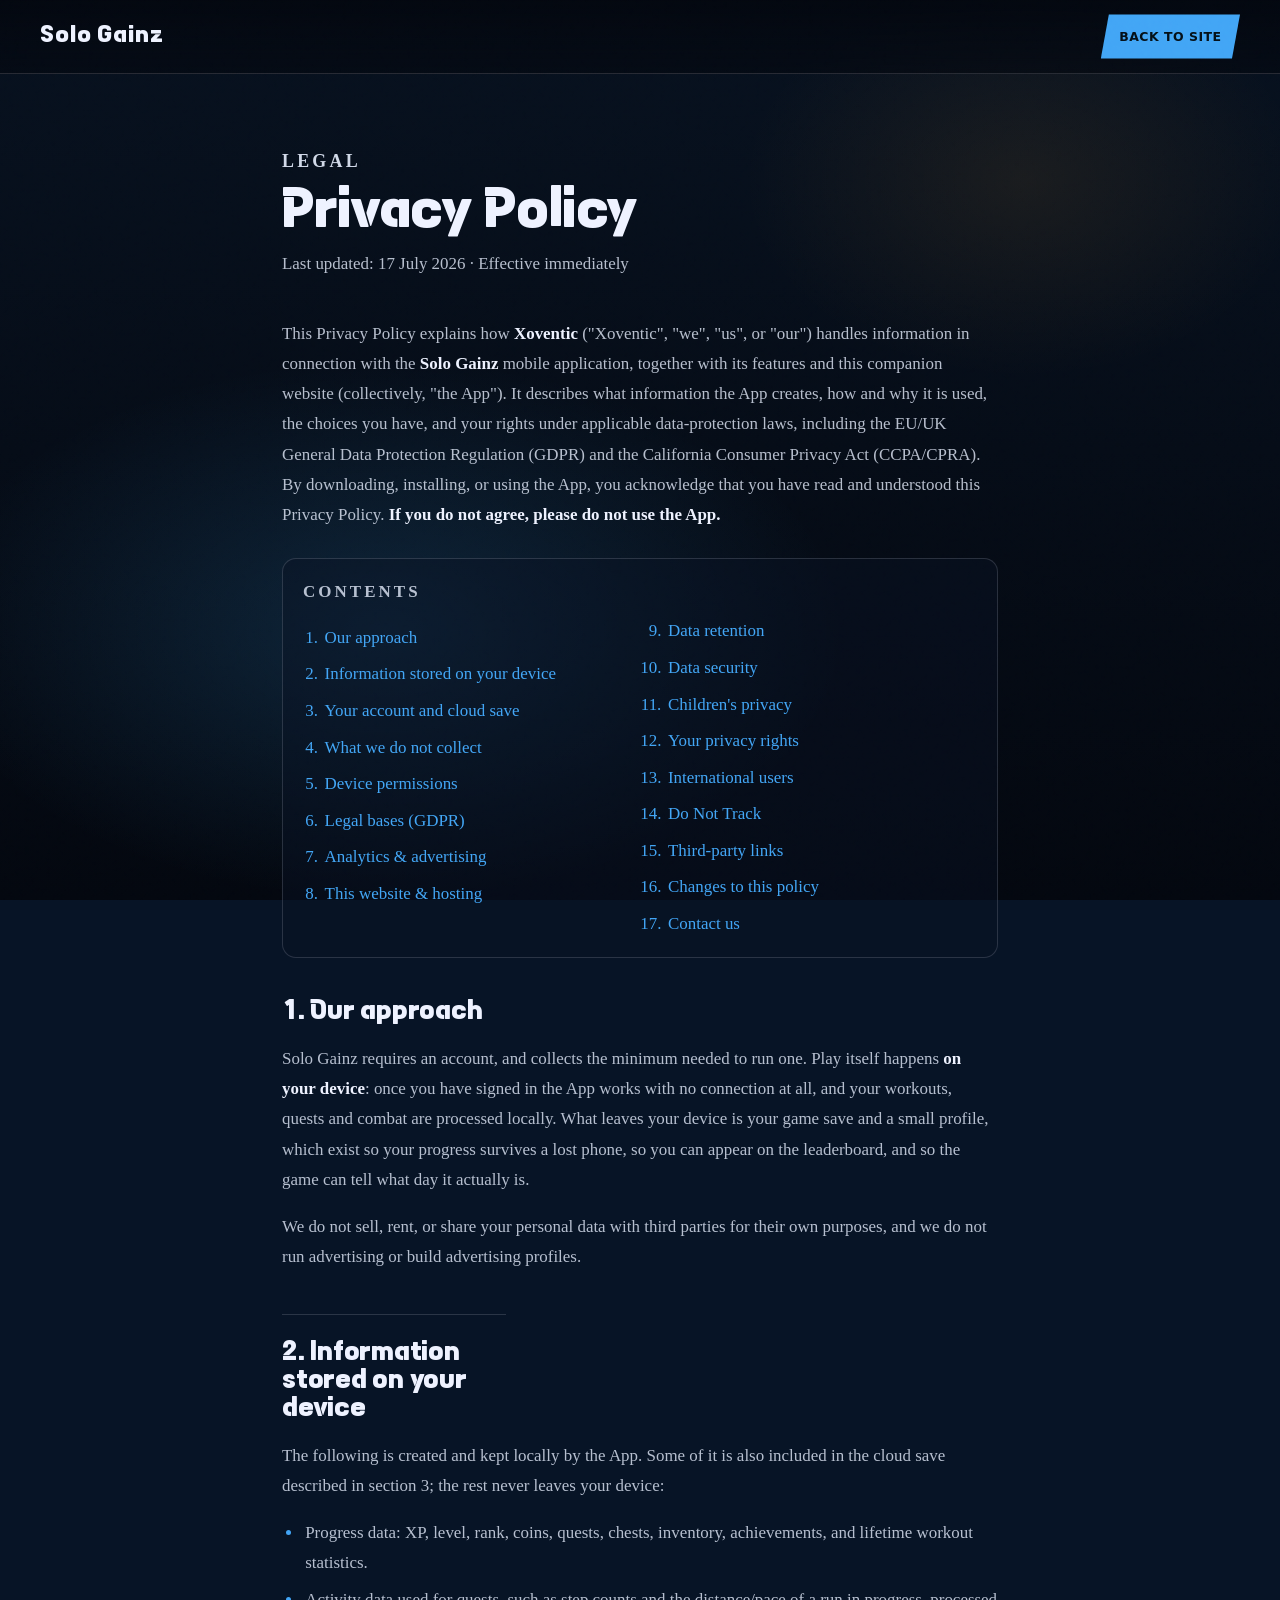
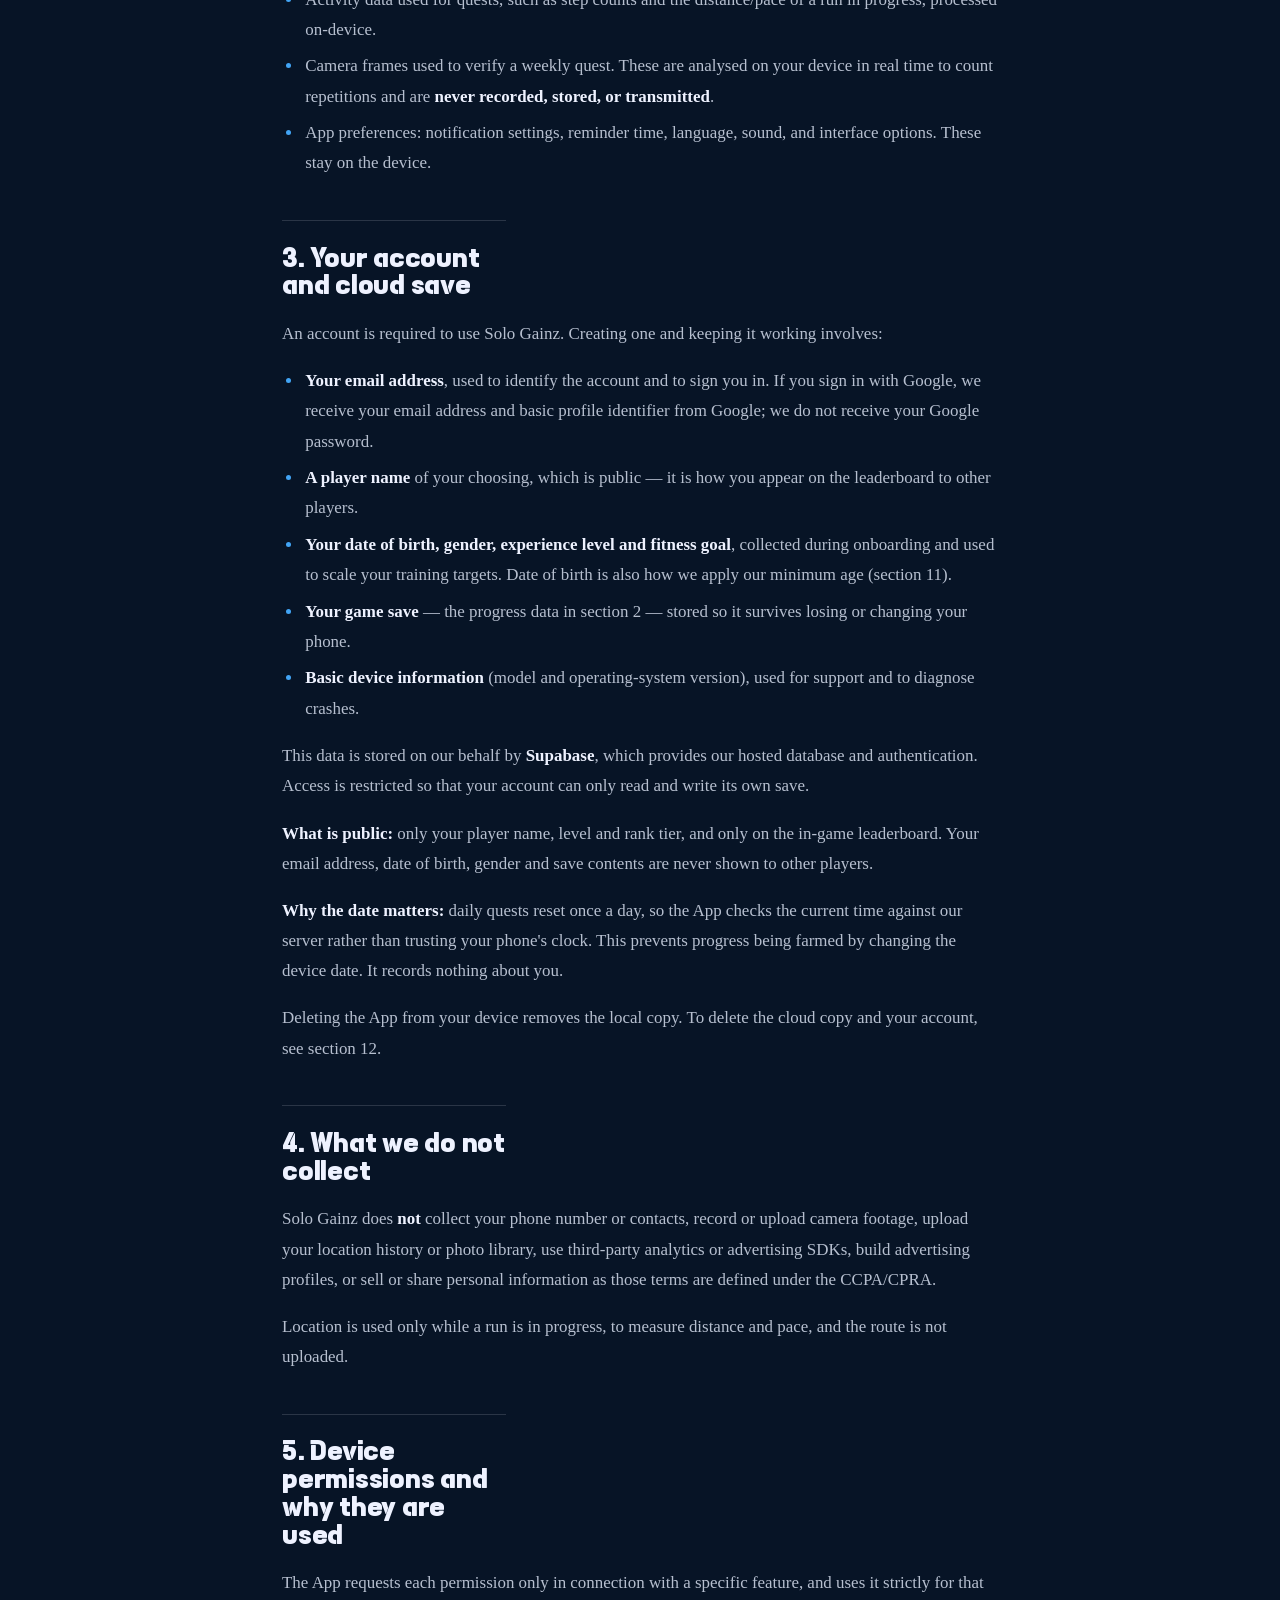
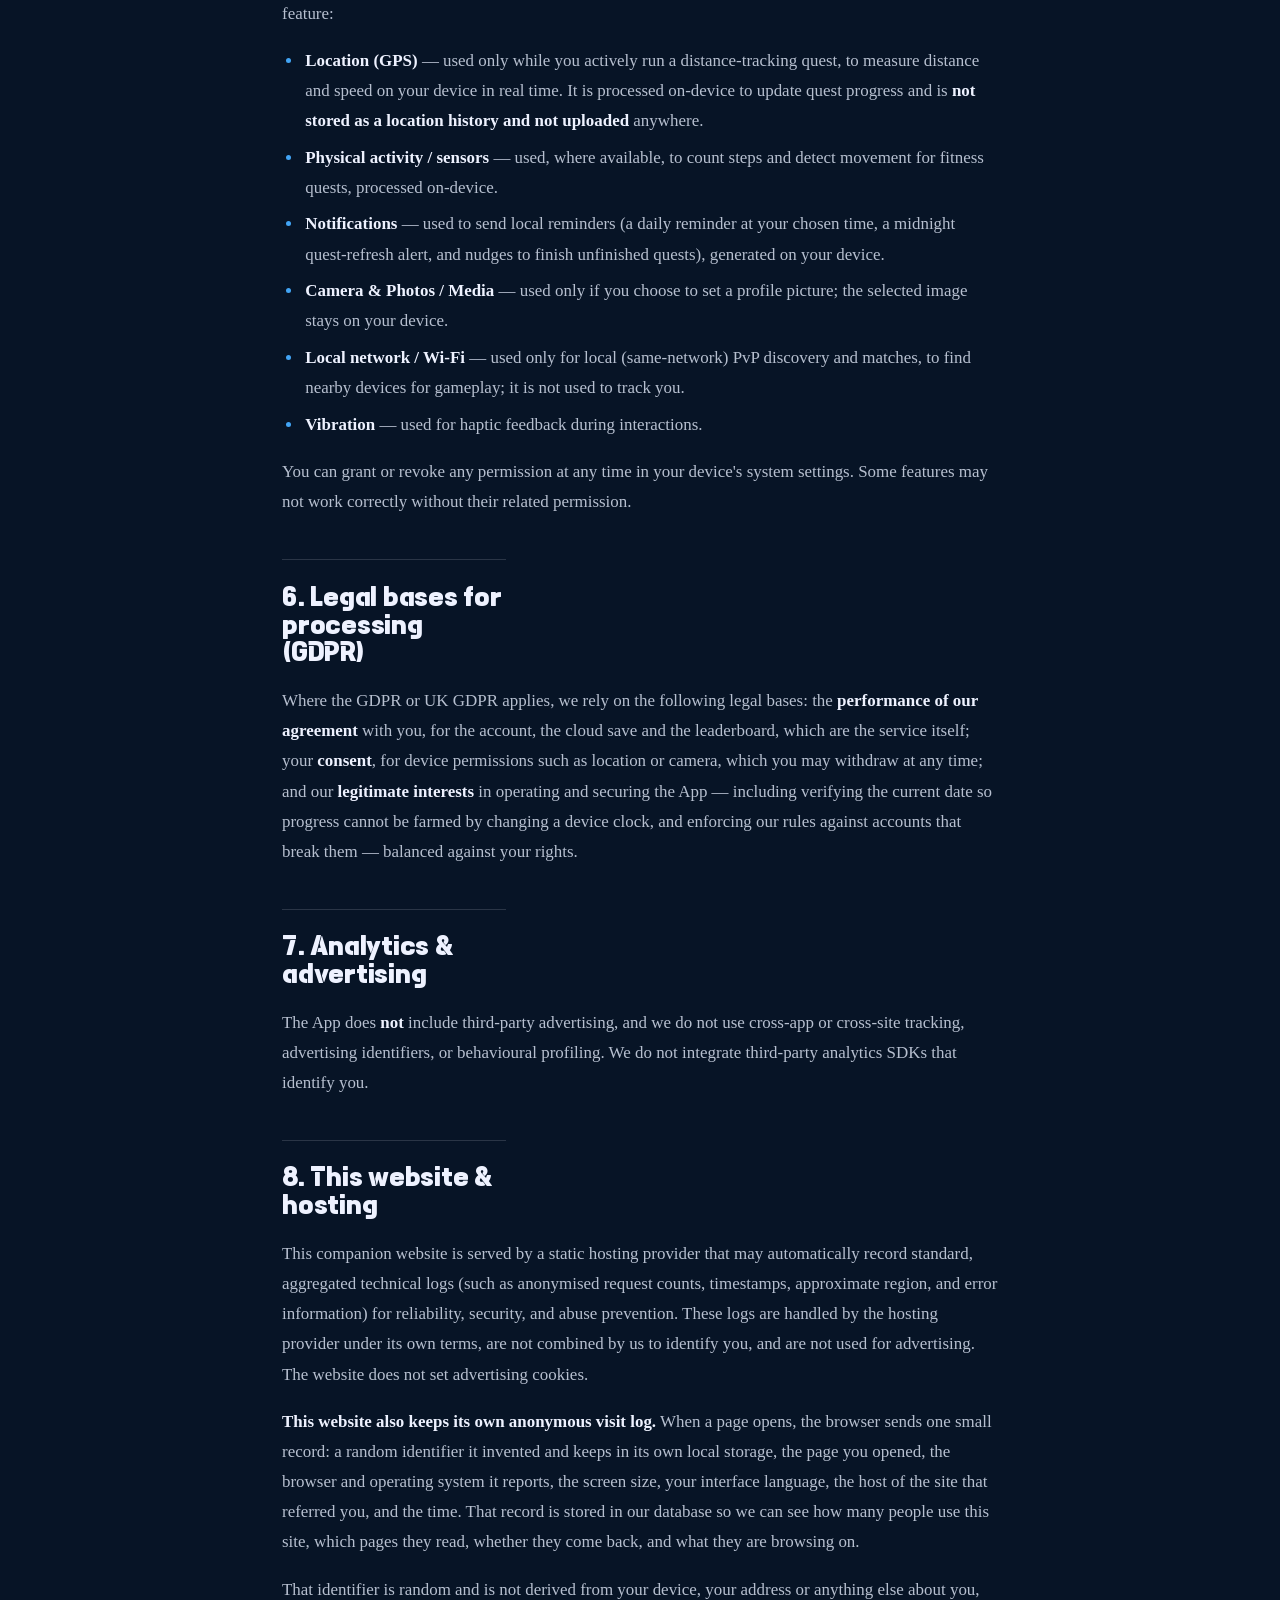
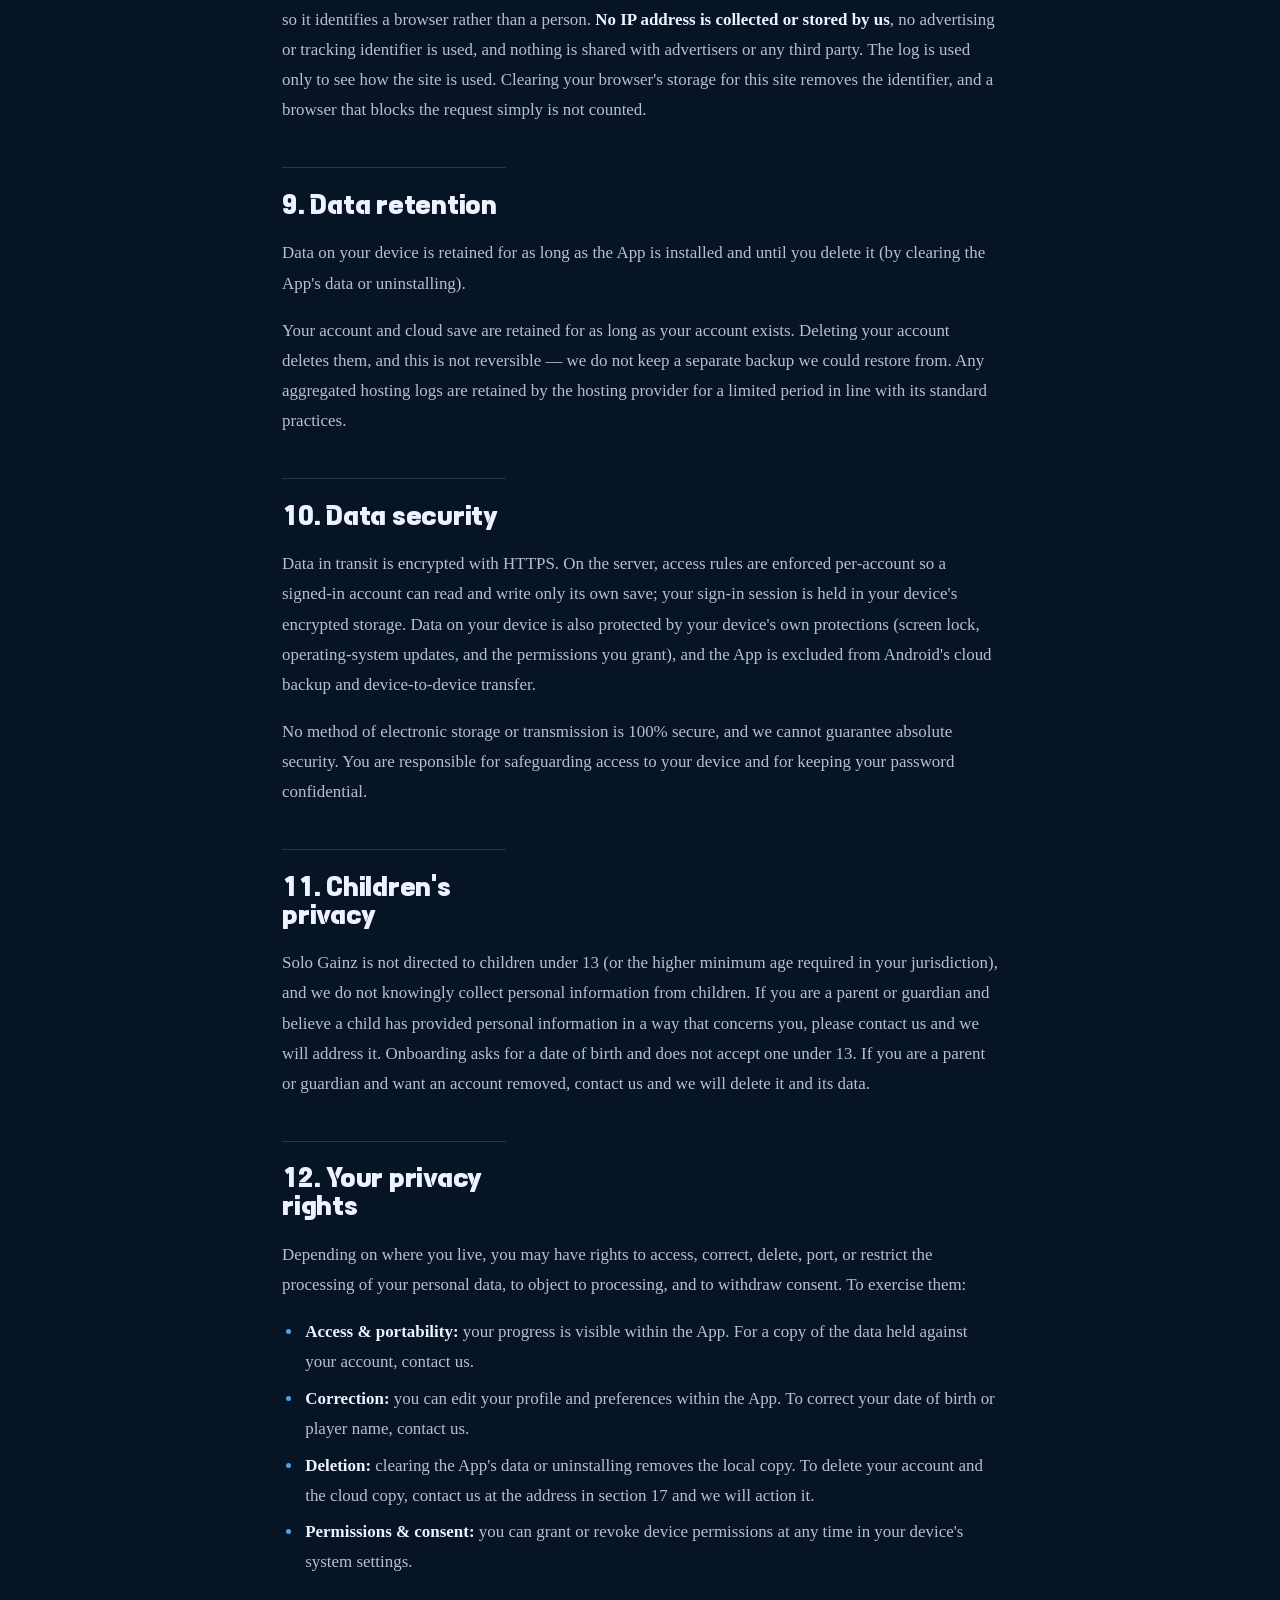
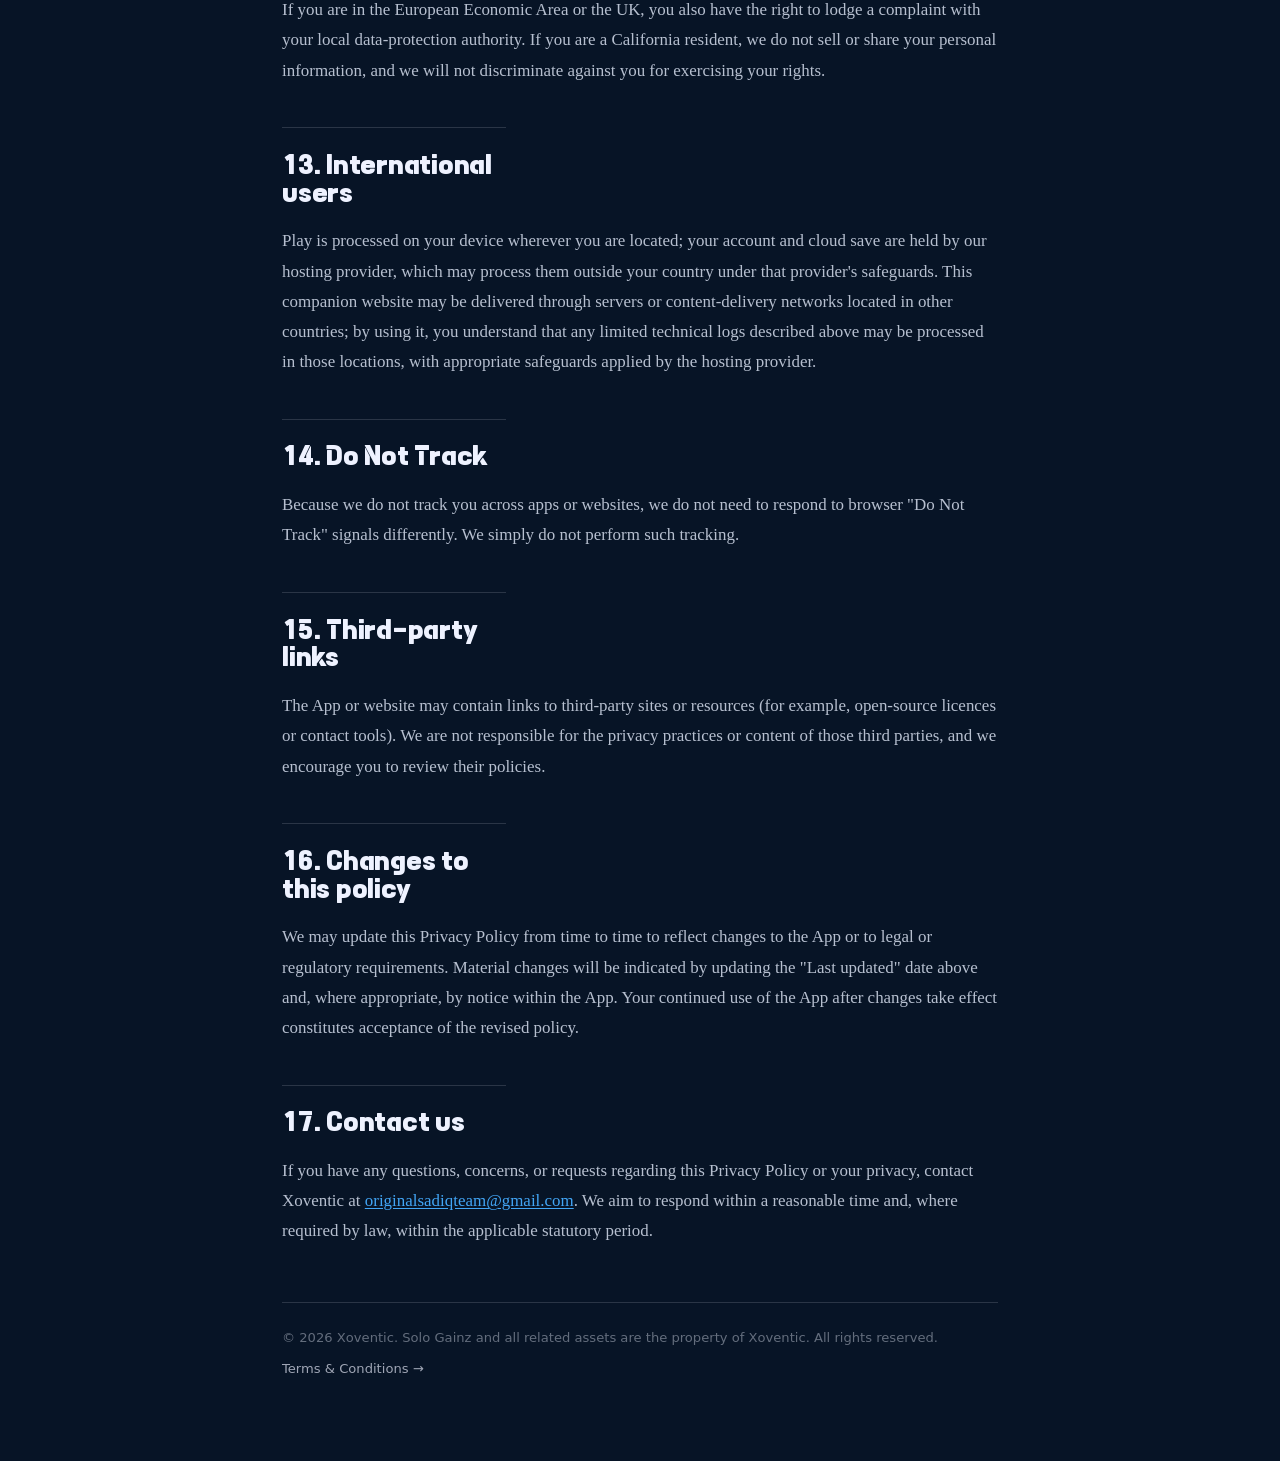
==== commit 6f0b8fe5: "Content-Security-Policy on every page" ====
--- a/privacy.html
+++ b/privacy.html
@@ -17,6 +17,8 @@
   <link rel="preconnect" href="https://fonts.gstatic.com" crossorigin />
   <link href="https://fonts.googleapis.com/css2?family=Inter:wght@400;500;600;700;800&family=Newsreader:opsz,wght@6..72,400;6..72,500;6..72,600&display=swap" rel="stylesheet" />
   <link rel="stylesheet" href="site.css" />
+  <meta http-equiv="Content-Security-Policy" content="default-src 'self'; base-uri 'none'; object-src 'none'; form-action 'none'; script-src 'self' 'unsafe-inline' https://fonts.googleapis.com; style-src 'self' 'unsafe-inline' https://fonts.googleapis.com; font-src 'self' https://fonts.gstatic.com data:; img-src 'self' data:; media-src 'self'; connect-src 'self' https://oschpozvdrdpjlsgadgl.supabase.co; manifest-src 'self'" />
+  <meta name="referrer" content="strict-origin-when-cross-origin" />
   <!-- The shimmer sweep on this page waits for the web fonts, so the class
        has to be on the document before the first paint. -->
   <script>document.documentElement.classList.add("is-loading");</script>
